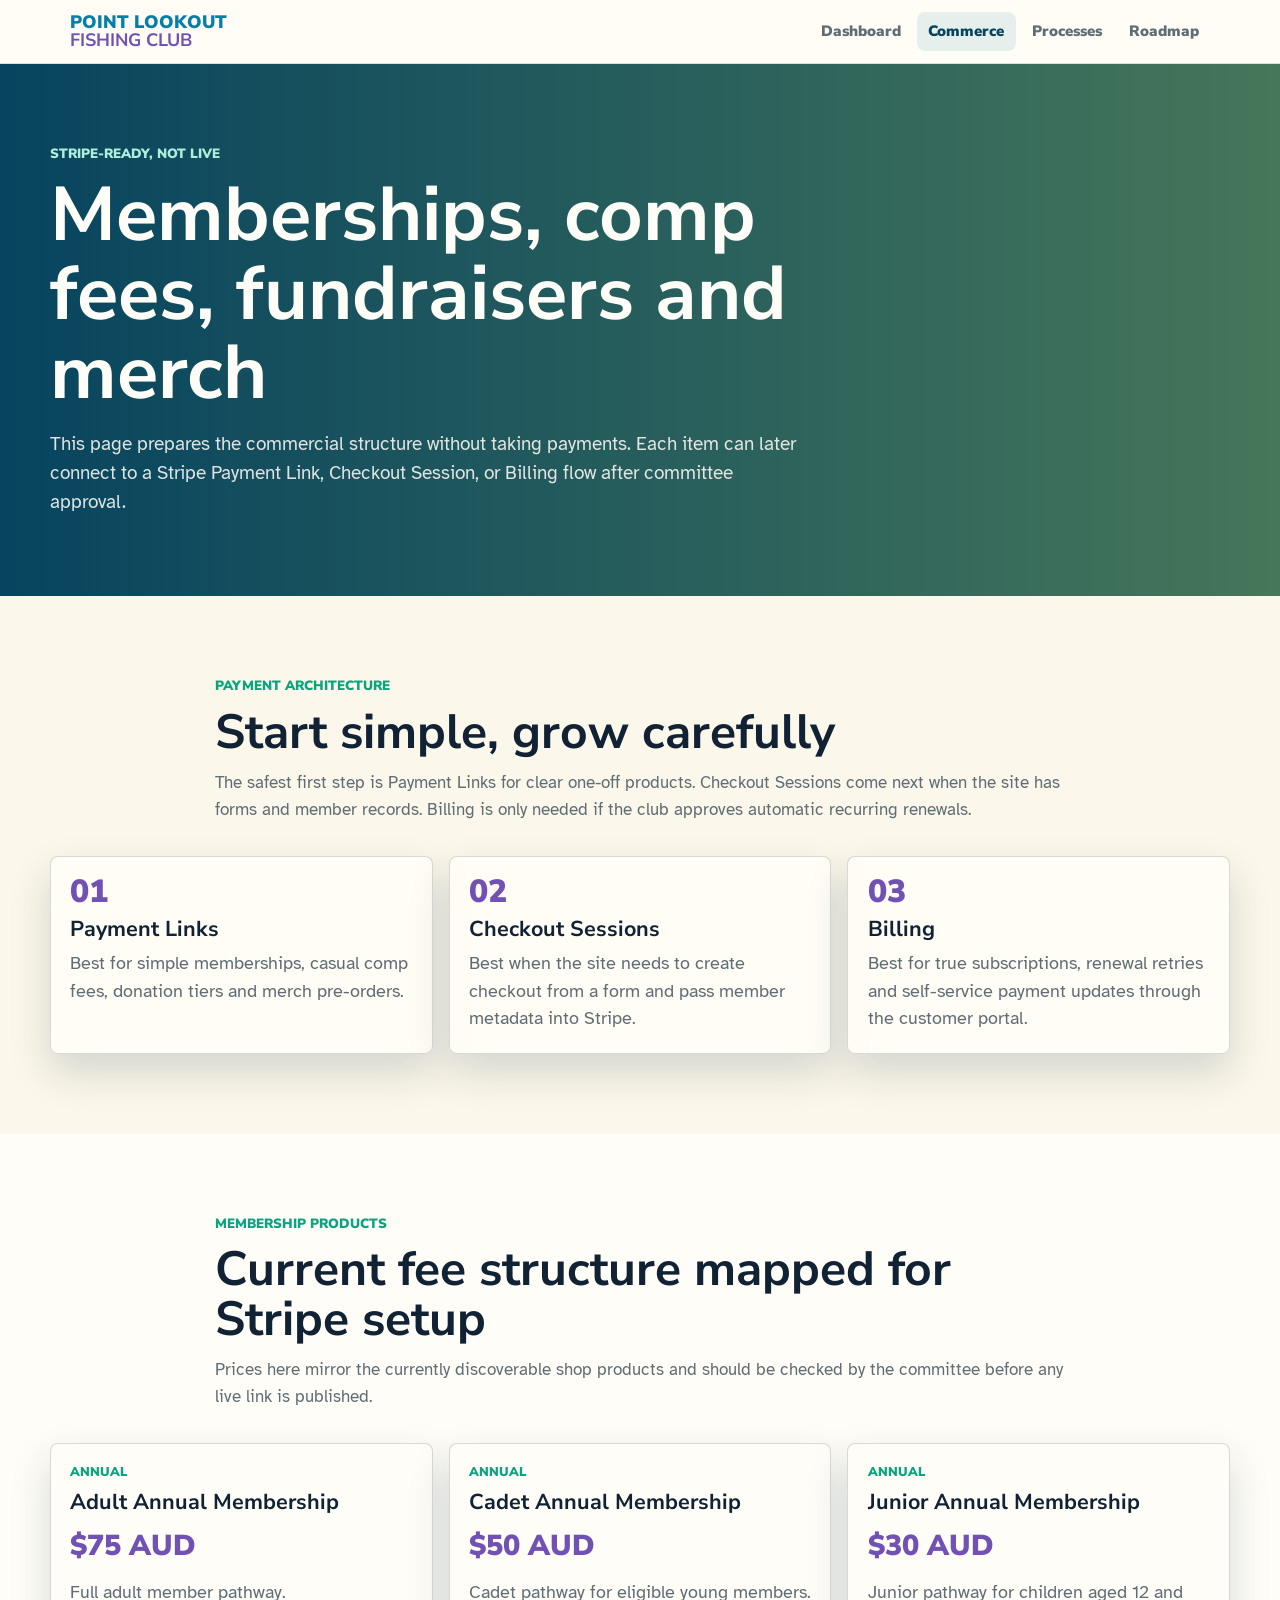
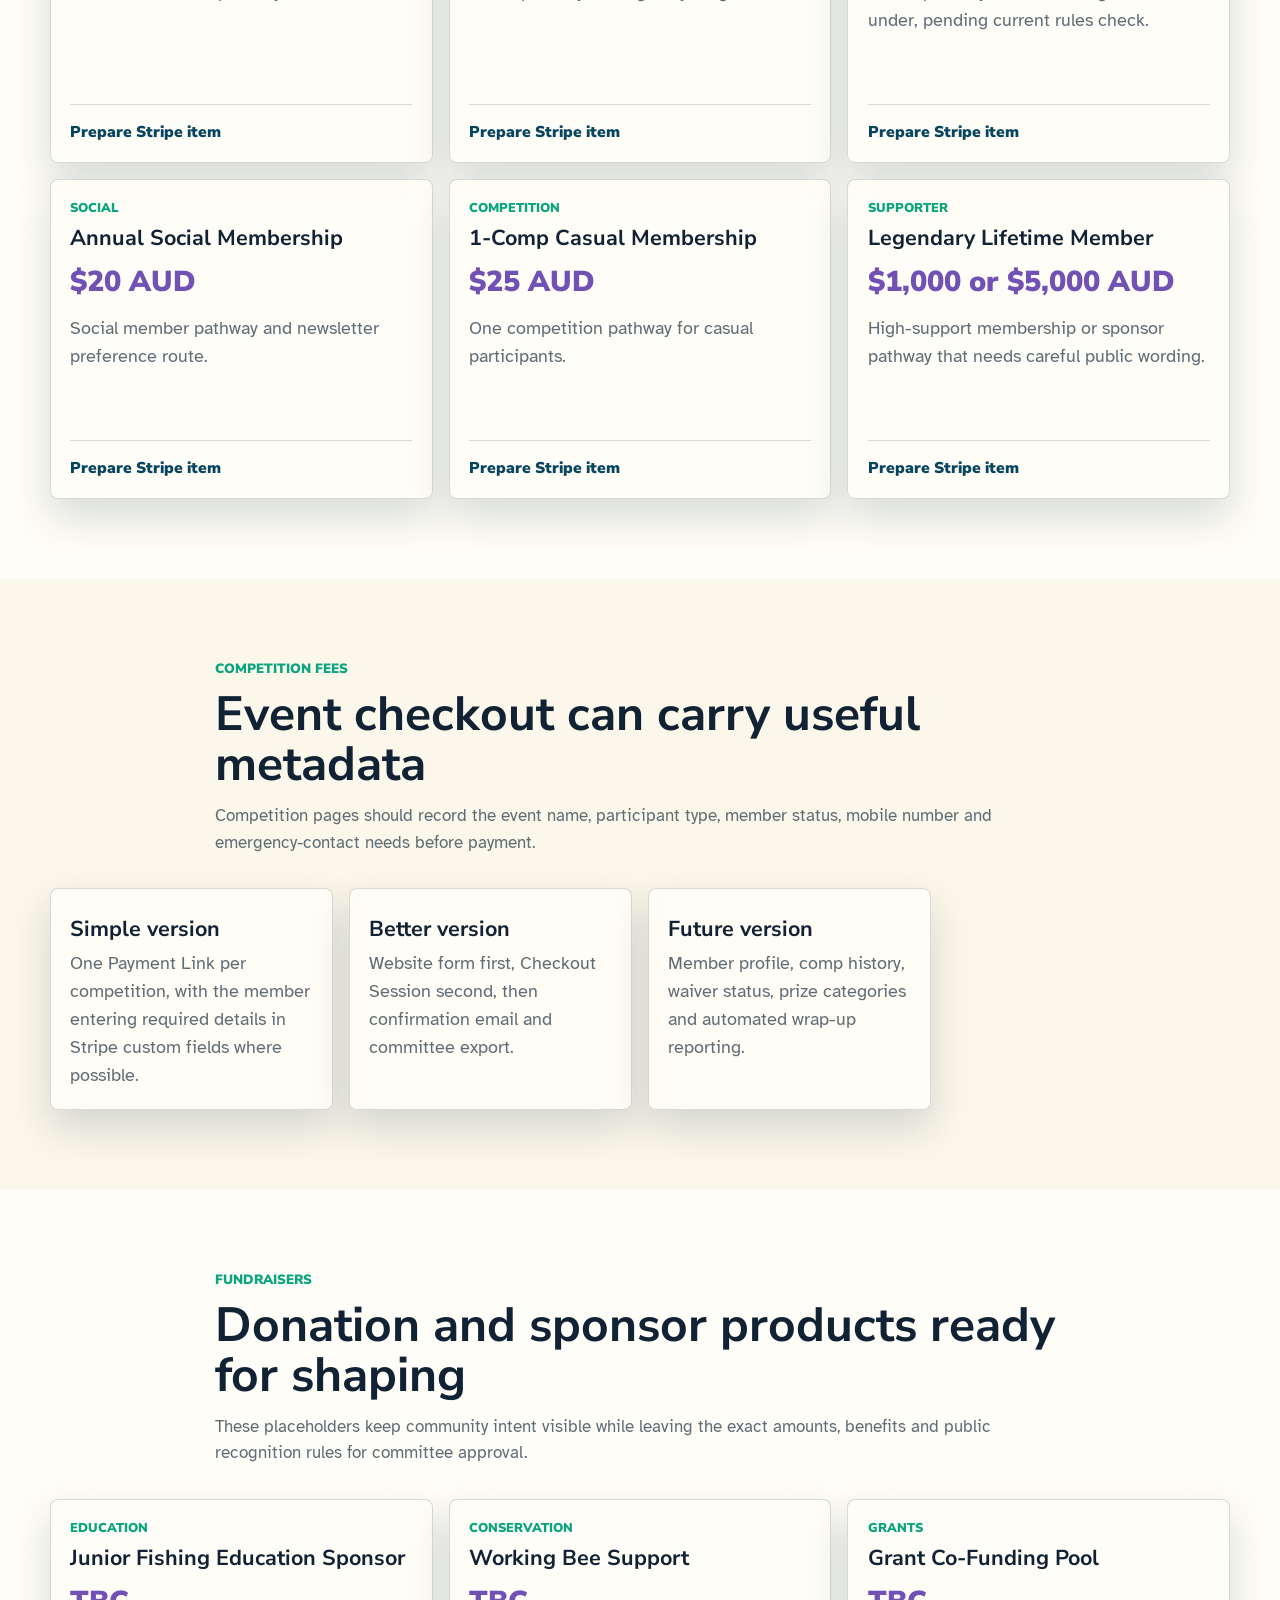
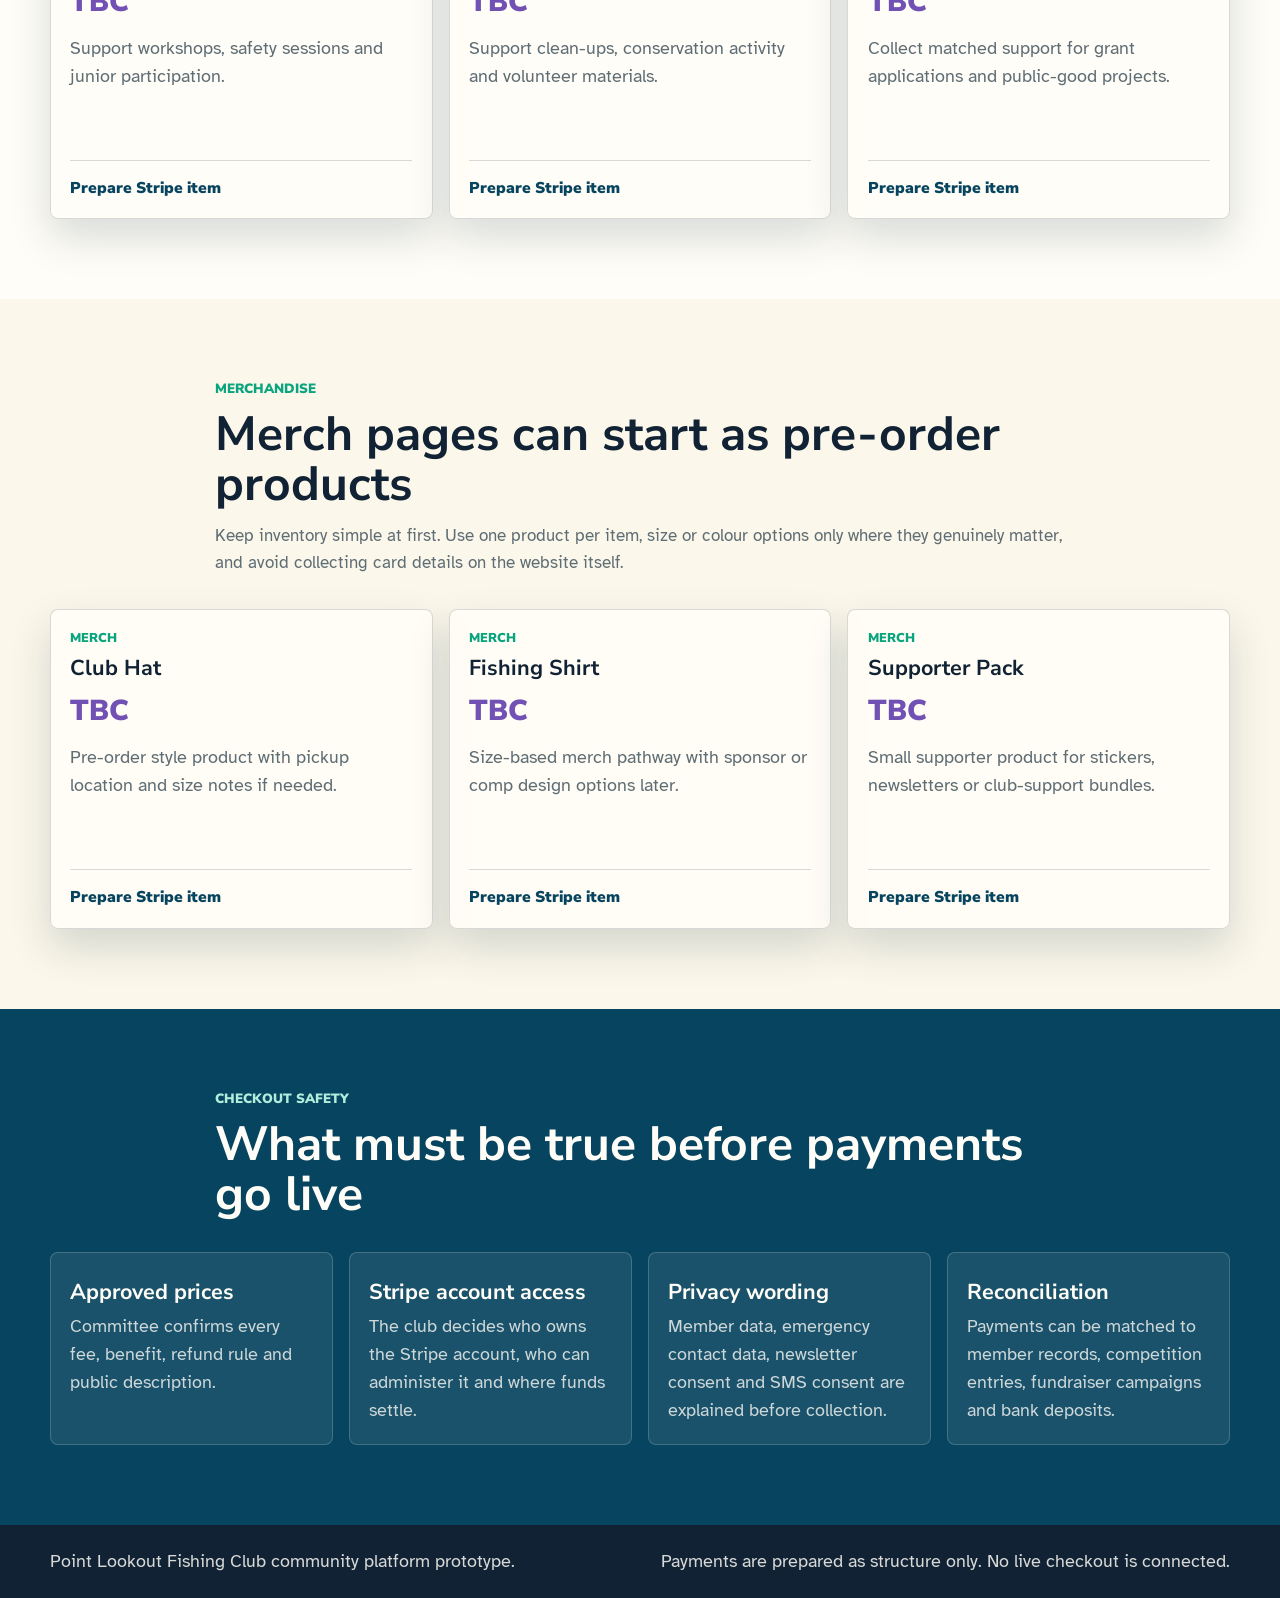
==== commerce.html @ b1368528 "Initial PLFC community platform prototype" ====
<!doctype html>
<html lang="en-AU">
  <head>
    <meta charset="utf-8">
    <meta name="viewport" content="width=device-width, initial-scale=1">
    <meta name="description" content="Stripe-ready commerce scaffold for Point Lookout Fishing Club memberships, competition fees, fundraisers and merchandise.">
    <title>Commerce | Point Lookout Fishing Club</title>
    <link rel="preconnect" href="https://fonts.googleapis.com">
    <link rel="preconnect" href="https://fonts.gstatic.com" crossorigin>
    <link href="https://fonts.googleapis.com/css2?family=Atkinson+Hyperlegible:wght@400;700&family=Nunito+Sans:wght@700;800;900&display=swap" rel="stylesheet">
    <link rel="stylesheet" href="styles.css">
  </head>
  <body>
    <a class="skip-link" href="#main">Skip to content</a>

    <header class="site-header">
      <nav class="nav" aria-label="Main navigation">
        <a class="brand-mark" href="index.html" aria-label="Point Lookout Fishing Club home">
          <span>Point Lookout</span>
          <strong>Fishing Club</strong>
        </a>
        <button class="nav-toggle" type="button" aria-expanded="false" aria-controls="nav-links">
          Menu
        </button>
        <div class="nav-links" id="nav-links">
          <a href="index.html">Dashboard</a>
          <a aria-current="page" href="commerce.html">Commerce</a>
          <a href="processes.html">Processes</a>
          <a href="roadmap.html">Roadmap</a>
        </div>
      </nav>
    </header>

    <main id="main">
      <section class="page-hero commerce-hero" aria-labelledby="commerce-title">
        <div>
          <p class="eyebrow">Stripe-ready, not live</p>
          <h1 id="commerce-title">Memberships, comp fees, fundraisers and merch</h1>
          <p>
            This page prepares the commercial structure without taking payments. Each item can later connect to a Stripe Payment Link, Checkout Session, or Billing flow after committee approval.
          </p>
        </div>
      </section>

      <section class="section commerce-method" aria-labelledby="method-title">
        <div class="section-heading">
          <p class="eyebrow">Payment architecture</p>
          <h2 id="method-title">Start simple, grow carefully</h2>
          <p>
            The safest first step is Payment Links for clear one-off products. Checkout Sessions come next when the site has forms and member records. Billing is only needed if the club approves automatic recurring renewals.
          </p>
        </div>
        <div class="method-grid">
          <article>
            <span>01</span>
            <h3>Payment Links</h3>
            <p>Best for simple memberships, casual comp fees, donation tiers and merch pre-orders.</p>
          </article>
          <article>
            <span>02</span>
            <h3>Checkout Sessions</h3>
            <p>Best when the site needs to create checkout from a form and pass member metadata into Stripe.</p>
          </article>
          <article>
            <span>03</span>
            <h3>Billing</h3>
            <p>Best for true subscriptions, renewal retries and self-service payment updates through the customer portal.</p>
          </article>
        </div>
      </section>

      <section class="section pale" id="memberships" aria-labelledby="memberships-title">
        <div class="section-heading">
          <p class="eyebrow">Membership products</p>
          <h2 id="memberships-title">Current fee structure mapped for Stripe setup</h2>
          <p>
            Prices here mirror the currently discoverable shop products and should be checked by the committee before any live link is published.
          </p>
        </div>
        <div class="catalogue-grid">
          <article class="price-item">
            <p class="category">Annual</p>
            <h3>Adult Annual Membership</h3>
            <p class="price">$75 AUD</p>
            <p>Full adult member pathway.</p>
            <button class="text-button" type="button" data-commerce-open data-product="Adult Annual Membership" data-price="$75 AUD" data-mode="Payment Link now, Checkout Session later" data-note="Create a Stripe Product and one AUD Price. Add member type metadata: adult_annual.">Prepare Stripe item</button>
          </article>
          <article class="price-item">
            <p class="category">Annual</p>
            <h3>Cadet Annual Membership</h3>
            <p class="price">$50 AUD</p>
            <p>Cadet pathway for eligible young members.</p>
            <button class="text-button" type="button" data-commerce-open data-product="Cadet Annual Membership" data-price="$50 AUD" data-mode="Payment Link now, Checkout Session later" data-note="Create a Stripe Product and one AUD Price. Add member type metadata: cadet_annual.">Prepare Stripe item</button>
          </article>
          <article class="price-item">
            <p class="category">Annual</p>
            <h3>Junior Annual Membership</h3>
            <p class="price">$30 AUD</p>
            <p>Junior pathway for children aged 12 and under, pending current rules check.</p>
            <button class="text-button" type="button" data-commerce-open data-product="Junior Annual Membership" data-price="$30 AUD" data-mode="Payment Link now, Checkout Session later" data-note="Create a Stripe Product and one AUD Price. Add member type metadata: junior_annual.">Prepare Stripe item</button>
          </article>
          <article class="price-item">
            <p class="category">Social</p>
            <h3>Annual Social Membership</h3>
            <p class="price">$20 AUD</p>
            <p>Social member pathway and newsletter preference route.</p>
            <button class="text-button" type="button" data-commerce-open data-product="Annual Social Membership" data-price="$20 AUD" data-mode="Payment Link" data-note="Good first Payment Link item. Add member type metadata: social_annual.">Prepare Stripe item</button>
          </article>
          <article class="price-item">
            <p class="category">Competition</p>
            <h3>1-Comp Casual Membership</h3>
            <p class="price">$25 AUD</p>
            <p>One competition pathway for casual participants.</p>
            <button class="text-button" type="button" data-commerce-open data-product="1-Comp Casual Membership" data-price="$25 AUD" data-mode="Payment Link" data-note="Keep this low-friction. Metadata: casual_comp, comp_id when available.">Prepare Stripe item</button>
          </article>
          <article class="price-item">
            <p class="category">Supporter</p>
            <h3>Legendary Lifetime Member</h3>
            <p class="price">$1,000 or $5,000 AUD</p>
            <p>High-support membership or sponsor pathway that needs careful public wording.</p>
            <button class="text-button" type="button" data-commerce-open data-product="Legendary Lifetime Member" data-price="$1,000 or $5,000 AUD" data-mode="Payment Link with committee-approved copy" data-note="Use two separate Stripe Prices. Confirm benefits, tax treatment and public recognition wording before launch.">Prepare Stripe item</button>
          </article>
        </div>
      </section>

      <section class="section" id="competitions" aria-labelledby="competitions-title">
        <div class="section-heading">
          <p class="eyebrow">Competition fees</p>
          <h2 id="competitions-title">Event checkout can carry useful metadata</h2>
          <p>
            Competition pages should record the event name, participant type, member status, mobile number and emergency-contact needs before payment.
          </p>
        </div>
        <div class="flow-columns">
          <article>
            <h3>Simple version</h3>
            <p>One Payment Link per competition, with the member entering required details in Stripe custom fields where possible.</p>
          </article>
          <article>
            <h3>Better version</h3>
            <p>Website form first, Checkout Session second, then confirmation email and committee export.</p>
          </article>
          <article>
            <h3>Future version</h3>
            <p>Member profile, comp history, waiver status, prize categories and automated wrap-up reporting.</p>
          </article>
        </div>
      </section>

      <section class="section pale" id="fundraisers" aria-labelledby="fundraisers-title">
        <div class="section-heading">
          <p class="eyebrow">Fundraisers</p>
          <h2 id="fundraisers-title">Donation and sponsor products ready for shaping</h2>
          <p>
            These placeholders keep community intent visible while leaving the exact amounts, benefits and public recognition rules for committee approval.
          </p>
        </div>
        <div class="catalogue-grid">
          <article class="price-item">
            <p class="category">Education</p>
            <h3>Junior Fishing Education Sponsor</h3>
            <p class="price">TBC</p>
            <p>Support workshops, safety sessions and junior participation.</p>
            <button class="text-button" type="button" data-commerce-open data-product="Junior Fishing Education Sponsor" data-price="Amount TBC" data-mode="Payment Link tiers" data-note="Consider $50, $100 and $250 tiers once the committee approves the campaign.">Prepare Stripe item</button>
          </article>
          <article class="price-item">
            <p class="category">Conservation</p>
            <h3>Working Bee Support</h3>
            <p class="price">TBC</p>
            <p>Support clean-ups, conservation activity and volunteer materials.</p>
            <button class="text-button" type="button" data-commerce-open data-product="Working Bee Support" data-price="Amount TBC" data-mode="Payment Link or donation checkout" data-note="Use campaign metadata so funds can be reported clearly.">Prepare Stripe item</button>
          </article>
          <article class="price-item">
            <p class="category">Grants</p>
            <h3>Grant Co-Funding Pool</h3>
            <p class="price">TBC</p>
            <p>Collect matched support for grant applications and public-good projects.</p>
            <button class="text-button" type="button" data-commerce-open data-product="Grant Co-Funding Pool" data-price="Amount TBC" data-mode="Donation checkout with reporting metadata" data-note="Needs careful accounting and transparent public reporting before launch.">Prepare Stripe item</button>
          </article>
        </div>
      </section>

      <section class="section" id="merch" aria-labelledby="merch-title">
        <div class="section-heading">
          <p class="eyebrow">Merchandise</p>
          <h2 id="merch-title">Merch pages can start as pre-order products</h2>
          <p>
            Keep inventory simple at first. Use one product per item, size or colour options only where they genuinely matter, and avoid collecting card details on the website itself.
          </p>
        </div>
        <div class="catalogue-grid">
          <article class="price-item">
            <p class="category">Merch</p>
            <h3>Club Hat</h3>
            <p class="price">TBC</p>
            <p>Pre-order style product with pickup location and size notes if needed.</p>
            <button class="text-button" type="button" data-commerce-open data-product="Club Hat" data-price="Amount TBC" data-mode="Payment Link with shipping or pickup setting" data-note="Confirm inventory, fulfilment and pickup wording before publishing.">Prepare Stripe item</button>
          </article>
          <article class="price-item">
            <p class="category">Merch</p>
            <h3>Fishing Shirt</h3>
            <p class="price">TBC</p>
            <p>Size-based merch pathway with sponsor or comp design options later.</p>
            <button class="text-button" type="button" data-commerce-open data-product="Fishing Shirt" data-price="Amount TBC" data-mode="Checkout Session when size options matter" data-note="Use Checkout Sessions if sizes and custom fields become awkward in a Payment Link.">Prepare Stripe item</button>
          </article>
          <article class="price-item">
            <p class="category">Merch</p>
            <h3>Supporter Pack</h3>
            <p class="price">TBC</p>
            <p>Small supporter product for stickers, newsletters or club-support bundles.</p>
            <button class="text-button" type="button" data-commerce-open data-product="Supporter Pack" data-price="Amount TBC" data-mode="Payment Link" data-note="A simple first merch item if fulfilment is easy.">Prepare Stripe item</button>
          </article>
        </div>
      </section>

      <section class="section evidence-band" aria-labelledby="checkout-title">
        <div class="section-heading">
          <p class="eyebrow">Checkout safety</p>
          <h2 id="checkout-title">What must be true before payments go live</h2>
        </div>
        <div class="evidence-grid">
          <article>
            <h3>Approved prices</h3>
            <p>Committee confirms every fee, benefit, refund rule and public description.</p>
          </article>
          <article>
            <h3>Stripe account access</h3>
            <p>The club decides who owns the Stripe account, who can administer it and where funds settle.</p>
          </article>
          <article>
            <h3>Privacy wording</h3>
            <p>Member data, emergency contact data, newsletter consent and SMS consent are explained before collection.</p>
          </article>
          <article>
            <h3>Reconciliation</h3>
            <p>Payments can be matched to member records, competition entries, fundraiser campaigns and bank deposits.</p>
          </article>
        </div>
      </section>
    </main>

    <dialog class="commerce-dialog" id="commerce-dialog" aria-labelledby="commerce-dialog-title">
      <form method="dialog" class="dialog-panel">
        <button class="dialog-close" value="close" aria-label="Close commerce setup note">x</button>
        <p class="eyebrow">Stripe setup note</p>
        <h2 id="commerce-dialog-title">Product</h2>
        <p class="dialog-price" id="commerce-dialog-price"></p>
        <p id="commerce-dialog-mode"></p>
        <p id="commerce-dialog-note"></p>
        <div class="inline-actions">
          <a class="button primary" href="data/stripe-products.json">Open product data</a>
          <button class="button secondary" type="button" data-copy-commerce>Copy setup note</button>
        </div>
      </form>
    </dialog>

    <footer class="site-footer">
      <p>Point Lookout Fishing Club community platform prototype.</p>
      <p>Payments are prepared as structure only. No live checkout is connected.</p>
    </footer>

    <button class="to-top" type="button" data-to-top aria-label="Back to top">Top</button>
    <script src="script.js"></script>
  </body>
</html>
---- styles.css ----
:root {
  --ink: #102234;
  --deep-ocean: #07445f;
  --ocean: #047fa8;
  --sky: #8fd8ee;
  --reef: #0aa47f;
  --emerald: #08b98b;
  --floral: #507f59;
  --purple: #7251b5;
  --gold: #d69b1f;
  --sand: #fbf7ea;
  --shell: #fffdf7;
  --titanium: #5f6d75;
  --line: rgba(16, 34, 52, 0.16);
  --shadow: 0 18px 42px rgba(9, 46, 65, 0.16);
  --heading: "Nunito Sans", "Avenir Next", Arial, sans-serif;
  --body: "Atkinson Hyperlegible", "Source Sans 3", Arial, sans-serif;
  --max-width: 1180px;
}

* {
  box-sizing: border-box;
}

html {
  scroll-behavior: smooth;
}

body {
  margin: 0;
  background: var(--sand);
  color: var(--ink);
  font-family: var(--body);
  font-size: 18px;
  line-height: 1.55;
}

body::selection {
  background: var(--gold);
  color: var(--ink);
}

img {
  display: block;
  height: auto;
  max-width: 100%;
}

a {
  color: inherit;
}

[hidden] {
  display: none !important;
}

.skip-link {
  background: var(--gold);
  color: var(--ink);
  font-weight: 700;
  left: 1rem;
  padding: 0.7rem 0.9rem;
  position: absolute;
  top: -4rem;
  z-index: 30;
}

.skip-link:focus {
  top: 1rem;
}

.site-header {
  background: rgba(255, 253, 247, 0.94);
  border-bottom: 1px solid rgba(16, 34, 52, 0.14);
  position: sticky;
  top: 0;
  z-index: 20;
}

.nav {
  align-items: center;
  display: flex;
  gap: 1.2rem;
  justify-content: space-between;
  margin: 0 auto;
  max-width: var(--max-width);
  padding: 0.75rem 1.25rem;
}

.brand-mark {
  color: var(--ink);
  display: grid;
  font-family: var(--heading);
  font-weight: 900;
  line-height: 0.96;
  text-decoration: none;
  text-transform: uppercase;
}

.brand-mark span {
  color: var(--ocean);
}

.brand-mark strong {
  color: var(--purple);
}

.nav-links {
  align-items: center;
  display: flex;
  flex-wrap: wrap;
  gap: 0.3rem;
}

.nav-links a {
  border-radius: 8px;
  color: var(--titanium);
  font-family: var(--heading);
  font-size: 0.94rem;
  font-weight: 900;
  padding: 0.5rem 0.7rem;
  text-decoration: none;
}

.nav-links a:hover,
.nav-links a:focus,
.nav-links a[aria-current="page"] {
  background: rgba(4, 127, 168, 0.1);
  color: var(--deep-ocean);
}

.nav-toggle {
  background: var(--shell);
  border: 1px solid var(--line);
  border-radius: 8px;
  color: var(--ink);
  display: none;
  font-family: var(--heading);
  font-weight: 900;
  padding: 0.55rem 0.8rem;
}

.hero {
  align-items: center;
  display: grid;
  min-height: 82svh;
  overflow: hidden;
  position: relative;
}

.hero-image,
.hero-shade {
  height: 100%;
  inset: 0;
  position: absolute;
  width: 100%;
}

.hero-image {
  object-fit: cover;
}

.hero-shade {
  background:
    linear-gradient(90deg, rgba(4, 68, 95, 0.82), rgba(4, 68, 95, 0.45) 48%, rgba(251, 247, 234, 0.12)),
    linear-gradient(0deg, rgba(16, 34, 52, 0.32), rgba(16, 34, 52, 0.12));
}

.hero-copy {
  color: var(--shell);
  margin: 0 auto;
  max-width: var(--max-width);
  padding: 5rem 1.25rem 6rem;
  position: relative;
  width: 100%;
  z-index: 1;
}

.hero-copy > * {
  max-width: 700px;
}

.eyebrow {
  color: var(--reef);
  font-family: var(--heading);
  font-size: 0.84rem;
  font-weight: 900;
  letter-spacing: 0;
  margin: 0 0 0.65rem;
  text-transform: uppercase;
}

.hero .eyebrow,
.page-hero .eyebrow {
  color: #afeedc;
}

h1,
h2,
h3 {
  font-family: var(--heading);
  letter-spacing: 0;
  line-height: 1.04;
  margin: 0;
}

h1 {
  font-size: 4.75rem;
}

h2 {
  font-size: 3rem;
}

h3 {
  font-size: 1.35rem;
}

p {
  margin: 0;
}

.hero-lede {
  color: rgba(255, 253, 247, 0.92);
  font-size: 1.32rem;
  margin-top: 1.1rem;
}

.hero-actions,
.inline-actions {
  align-items: center;
  display: flex;
  flex-wrap: wrap;
  gap: 0.8rem;
  margin-top: 1.6rem;
}

.button {
  align-items: center;
  border: 1px solid transparent;
  border-radius: 8px;
  cursor: pointer;
  display: inline-flex;
  font-family: var(--heading);
  font-size: 0.98rem;
  font-weight: 900;
  justify-content: center;
  min-height: 48px;
  min-width: 10rem;
  padding: 0.75rem 1rem;
  text-decoration: none;
}

.button.primary {
  background: var(--gold);
  color: var(--ink);
}

.button.secondary {
  background: rgba(255, 253, 247, 0.92);
  border-color: rgba(255, 253, 247, 0.55);
  color: var(--deep-ocean);
}

.button:hover,
.button:focus,
.text-button:hover,
.text-button:focus {
  transform: translateY(-1px);
}

.intro-band {
  background: var(--deep-ocean);
  color: var(--shell);
}

.intro-band div {
  align-items: center;
  display: flex;
  flex-wrap: wrap;
  gap: 0.5rem;
  margin: 0 auto;
  max-width: var(--max-width);
  padding: 1rem 1.25rem;
}

.intro-band strong {
  color: var(--sky);
}

.section {
  padding: 5rem 1.25rem;
}

.section > * {
  margin-left: auto;
  margin-right: auto;
  max-width: var(--max-width);
}

.section-heading {
  margin-bottom: 2rem;
  max-width: 850px;
}

.section-heading p:not(.eyebrow) {
  color: var(--titanium);
  font-size: 1.08rem;
  margin-top: 0.8rem;
}

.pale {
  background: var(--shell);
}

.dashboard-section {
  background:
    linear-gradient(180deg, rgba(143, 216, 238, 0.22), rgba(251, 247, 234, 0)),
    var(--sand);
}

.metric-strip {
  display: grid;
  gap: 1rem;
  grid-template-columns: repeat(4, minmax(0, 1fr));
  margin-bottom: 2rem;
}

.metric-strip article,
.method-grid article,
.flow-columns article,
.meeting-lanes article,
.automation-grid article,
.evidence-grid article,
.pillar-grid article,
.journey-steps article,
.price-item {
  background: rgba(255, 253, 247, 0.9);
  border: 1px solid var(--line);
  border-radius: 8px;
  box-shadow: var(--shadow);
}

.metric-strip article {
  padding: 1.15rem;
}

.metric-strip span,
.flow-columns span,
.method-grid span,
.pillar-grid span,
.journey-steps span {
  color: var(--purple);
  display: block;
  font-family: var(--heading);
  font-size: 2rem;
  font-weight: 900;
  line-height: 1;
}

.metric-strip p {
  color: var(--titanium);
  margin-top: 0.45rem;
}

.view-tabs {
  background: rgba(255, 253, 247, 0.72);
  border: 1px solid var(--line);
  border-radius: 8px;
  display: flex;
  flex-wrap: wrap;
  gap: 0.35rem;
  margin-bottom: 1rem;
  padding: 0.35rem;
}

.view-tabs button {
  background: transparent;
  border: 0;
  border-radius: 7px;
  color: var(--titanium);
  cursor: pointer;
  flex: 1 1 10rem;
  font-family: var(--heading);
  font-size: 0.98rem;
  font-weight: 900;
  min-height: 46px;
  padding: 0.7rem 0.9rem;
}

.view-tabs button.is-active,
.view-tabs button[aria-selected="true"] {
  background: var(--deep-ocean);
  color: var(--shell);
}

.prototype-panel {
  align-items: start;
  background: var(--shell);
  border: 1px solid var(--line);
  border-radius: 8px;
  box-shadow: var(--shadow);
  display: grid;
  gap: 1.5rem;
  grid-template-columns: minmax(0, 0.95fr) minmax(280px, 0.75fr);
  padding: 1.5rem;
}

.prototype-panel h3 {
  font-size: 2rem;
}

.prototype-panel p:not(.eyebrow) {
  color: var(--titanium);
  margin-top: 0.75rem;
}

.signal-list,
.check-list,
.meeting-lanes ul {
  display: grid;
  gap: 0.65rem;
  list-style: none;
  margin: 0;
  padding: 0;
}

.signal-list li,
.check-list li,
.meeting-lanes li {
  border-left: 4px solid var(--emerald);
  padding-left: 0.75rem;
}

.split-section {
  align-items: center;
  display: grid;
  gap: 2rem;
  grid-template-columns: minmax(0, 0.9fr) minmax(320px, 1.1fr);
}

.split-copy {
  max-width: 620px;
}

.split-copy p:not(.eyebrow) {
  color: var(--titanium);
  margin-top: 0.9rem;
}

.journey-steps,
.price-grid,
.catalogue-grid,
.method-grid,
.flow-columns,
.meeting-lanes,
.automation-grid,
.evidence-grid,
.pillar-grid {
  display: grid;
  gap: 1rem;
}

.journey-steps {
  grid-template-columns: repeat(2, minmax(0, 1fr));
}

.journey-steps article,
.method-grid article,
.flow-columns article,
.meeting-lanes article,
.automation-grid article,
.evidence-grid article,
.pillar-grid article {
  padding: 1.2rem;
}

.journey-steps h3,
.method-grid h3,
.flow-columns h3,
.meeting-lanes h3,
.automation-grid h3,
.evidence-grid h3,
.pillar-grid h3 {
  margin-top: 0.6rem;
}

.journey-steps p,
.method-grid p,
.flow-columns p,
.meeting-lanes p,
.automation-grid p,
.evidence-grid p,
.pillar-grid p {
  color: var(--titanium);
  margin-top: 0.6rem;
}

.commerce-preview {
  background: linear-gradient(180deg, rgba(10, 164, 127, 0.12), rgba(143, 216, 238, 0.15));
}

.price-grid {
  grid-template-columns: repeat(3, minmax(0, 1fr));
}

.catalogue-grid {
  grid-template-columns: repeat(3, minmax(0, 1fr));
}

.price-item {
  display: flex;
  flex-direction: column;
  min-height: 320px;
  padding: 1.2rem;
}

.category {
  color: var(--reef);
  font-family: var(--heading);
  font-size: 0.8rem;
  font-weight: 900;
  margin: 0 0 0.5rem;
  text-transform: uppercase;
}

.price {
  color: var(--purple);
  font-family: var(--heading);
  font-size: 1.8rem;
  font-weight: 900;
  margin: 0.65rem 0;
}

.price-item p:not(.category):not(.price) {
  color: var(--titanium);
}

.text-button {
  background: transparent;
  border: 0;
  border-top: 1px solid var(--line);
  color: var(--deep-ocean);
  cursor: pointer;
  font-family: var(--heading);
  font-size: 0.98rem;
  font-weight: 900;
  margin-top: auto;
  padding: 1rem 0 0;
  text-align: left;
}

.image-panel {
  border-radius: 8px;
  margin: 0;
  overflow: hidden;
}

.image-panel img {
  aspect-ratio: 4 / 5;
  height: 100%;
  object-fit: cover;
  width: 100%;
}

.evidence-band {
  background: var(--deep-ocean);
  color: var(--shell);
}

.evidence-band .eyebrow {
  color: #afeedc;
}

.evidence-band .section-heading p:not(.eyebrow),
.evidence-band .evidence-grid p {
  color: rgba(255, 253, 247, 0.78);
}

.evidence-grid {
  grid-template-columns: repeat(4, minmax(0, 1fr));
}

.evidence-grid article {
  background: rgba(255, 253, 247, 0.08);
  border-color: rgba(255, 253, 247, 0.18);
  box-shadow: none;
}

.contact-section {
  align-items: center;
  background: var(--gold);
  display: grid;
  gap: 2rem;
  grid-template-columns: minmax(0, 1fr) auto;
  padding: 4rem max(1.25rem, calc((100vw - var(--max-width)) / 2));
}

.contact-section .eyebrow {
  color: var(--deep-ocean);
}

.contact-section p:not(.eyebrow) {
  max-width: 760px;
}

.contact-actions {
  align-items: center;
  display: flex;
  flex-wrap: wrap;
  gap: 0.8rem;
  justify-content: flex-end;
}

.contact-section .button.primary {
  background: var(--deep-ocean);
  color: var(--shell);
}

.contact-section .button.secondary {
  background: var(--shell);
  color: var(--deep-ocean);
}

.page-hero {
  background: var(--deep-ocean);
  color: var(--shell);
  padding: 5rem 1.25rem;
}

.page-hero > div {
  margin: 0 auto;
  max-width: var(--max-width);
}

.page-hero h1 {
  max-width: 860px;
}

.page-hero p:not(.eyebrow) {
  color: rgba(255, 253, 247, 0.86);
  font-size: 1.18rem;
  margin-top: 1rem;
  max-width: 760px;
}

.commerce-hero {
  background:
    linear-gradient(90deg, rgba(7, 68, 95, 0.94), rgba(80, 127, 89, 0.86)),
    var(--deep-ocean);
}

.process-hero {
  background:
    linear-gradient(90deg, rgba(7, 68, 95, 0.95), rgba(114, 81, 181, 0.78)),
    var(--deep-ocean);
}

.roadmap-hero {
  background:
    linear-gradient(90deg, rgba(7, 68, 95, 0.94), rgba(214, 155, 31, 0.65)),
    var(--deep-ocean);
}

.commerce-method {
  background: var(--sand);
}

.method-grid {
  grid-template-columns: repeat(3, minmax(0, 1fr));
}

.flow-columns {
  grid-template-columns: repeat(4, minmax(0, 1fr));
}

.wide-evidence {
  background: var(--shell);
  border: 1px solid var(--line);
  border-radius: 8px;
  box-shadow: var(--shadow);
  margin-top: 2rem;
  overflow: hidden;
}

.wide-evidence img {
  width: 100%;
}

.wide-evidence figcaption {
  color: var(--titanium);
  font-size: 0.92rem;
  padding: 0.85rem 1rem 1rem;
}

.meeting-lanes {
  grid-template-columns: repeat(3, minmax(0, 1fr));
}

.automation-grid {
  grid-template-columns: repeat(3, minmax(0, 1fr));
}

.pillar-grid {
  grid-template-columns: repeat(4, minmax(0, 1fr));
}

.action-list {
  display: grid;
  gap: 0.85rem;
  list-style-position: inside;
  margin-bottom: 0;
  margin-top: 0;
  padding: 0;
}

.action-list li {
  background: var(--shell);
  border: 1px solid var(--line);
  border-radius: 8px;
  box-shadow: var(--shadow);
  padding: 1rem;
}

.action-list strong {
  color: var(--deep-ocean);
  font-family: var(--heading);
}

.commerce-dialog {
  border: 0;
  border-radius: 8px;
  max-width: 620px;
  padding: 0;
  width: min(620px, calc(100vw - 2rem));
}

.commerce-dialog::backdrop {
  background: rgba(16, 34, 52, 0.58);
}

.dialog-panel {
  background: var(--shell);
  color: var(--ink);
  padding: 1.4rem;
  position: relative;
}

.dialog-panel p:not(.eyebrow) {
  color: var(--titanium);
  margin-top: 0.75rem;
}

.dialog-price {
  color: var(--purple) !important;
  font-family: var(--heading);
  font-size: 1.45rem;
  font-weight: 900;
}

.dialog-close {
  background: var(--sand);
  border: 1px solid var(--line);
  border-radius: 8px;
  color: var(--ink);
  cursor: pointer;
  font-family: var(--heading);
  font-weight: 900;
  height: 40px;
  position: absolute;
  right: 1rem;
  top: 1rem;
  width: 40px;
}

.site-footer {
  background: var(--ink);
  color: rgba(255, 253, 247, 0.84);
  display: flex;
  flex-wrap: wrap;
  gap: 0.8rem 1.5rem;
  justify-content: space-between;
  padding: 1.4rem max(1.25rem, calc((100vw - var(--max-width)) / 2));
}

.site-footer p {
  margin: 0;
}

.to-top {
  background: var(--deep-ocean);
  border: 1px solid rgba(255, 253, 247, 0.28);
  border-radius: 8px;
  bottom: 1rem;
  color: var(--shell);
  cursor: pointer;
  font-family: var(--heading);
  font-weight: 900;
  opacity: 0;
  padding: 0.65rem 0.85rem;
  pointer-events: none;
  position: fixed;
  right: 1rem;
  transition: opacity 160ms ease;
  z-index: 15;
}

.to-top.is-visible {
  opacity: 1;
  pointer-events: auto;
}

@media (max-width: 980px) {
  h1 {
    font-size: 3.5rem;
  }

  h2 {
    font-size: 2.35rem;
  }

  .metric-strip,
  .price-grid,
  .catalogue-grid,
  .method-grid,
  .flow-columns,
  .meeting-lanes,
  .automation-grid,
  .evidence-grid,
  .pillar-grid {
    grid-template-columns: repeat(2, minmax(0, 1fr));
  }

  .split-section,
  .prototype-panel,
  .contact-section {
    grid-template-columns: 1fr;
  }

  .contact-actions {
    justify-content: flex-start;
  }
}

@media (max-width: 720px) {
  body {
    font-size: 16px;
  }

  h1 {
    font-size: 2.5rem;
  }

  h2 {
    font-size: 2rem;
  }

  .nav {
    align-items: start;
  }

  .nav-toggle {
    display: inline-flex;
  }

  .nav-links {
    background: var(--shell);
    border: 1px solid var(--line);
    border-radius: 8px;
    box-shadow: var(--shadow);
    display: none;
    flex-direction: column;
    left: 1rem;
    padding: 0.6rem;
    position: absolute;
    right: 1rem;
    top: 4.4rem;
  }

  .nav-links.is-open {
    display: flex;
  }

  .nav-links a {
    width: 100%;
  }

  .hero {
    min-height: 74svh;
  }

  .hero-copy {
    padding-bottom: 4.5rem;
    padding-top: 4rem;
  }

  .hero-lede,
  .page-hero p:not(.eyebrow) {
    font-size: 1.04rem;
  }

  .section,
  .page-hero {
    padding-bottom: 3.25rem;
    padding-top: 3.25rem;
  }

  .metric-strip,
  .price-grid,
  .catalogue-grid,
  .method-grid,
  .flow-columns,
  .meeting-lanes,
  .automation-grid,
  .evidence-grid,
  .pillar-grid,
  .journey-steps {
    grid-template-columns: 1fr;
  }

  .button {
    width: 100%;
  }

  .inline-actions {
    width: 100%;
  }

  .site-footer {
    display: grid;
  }
}
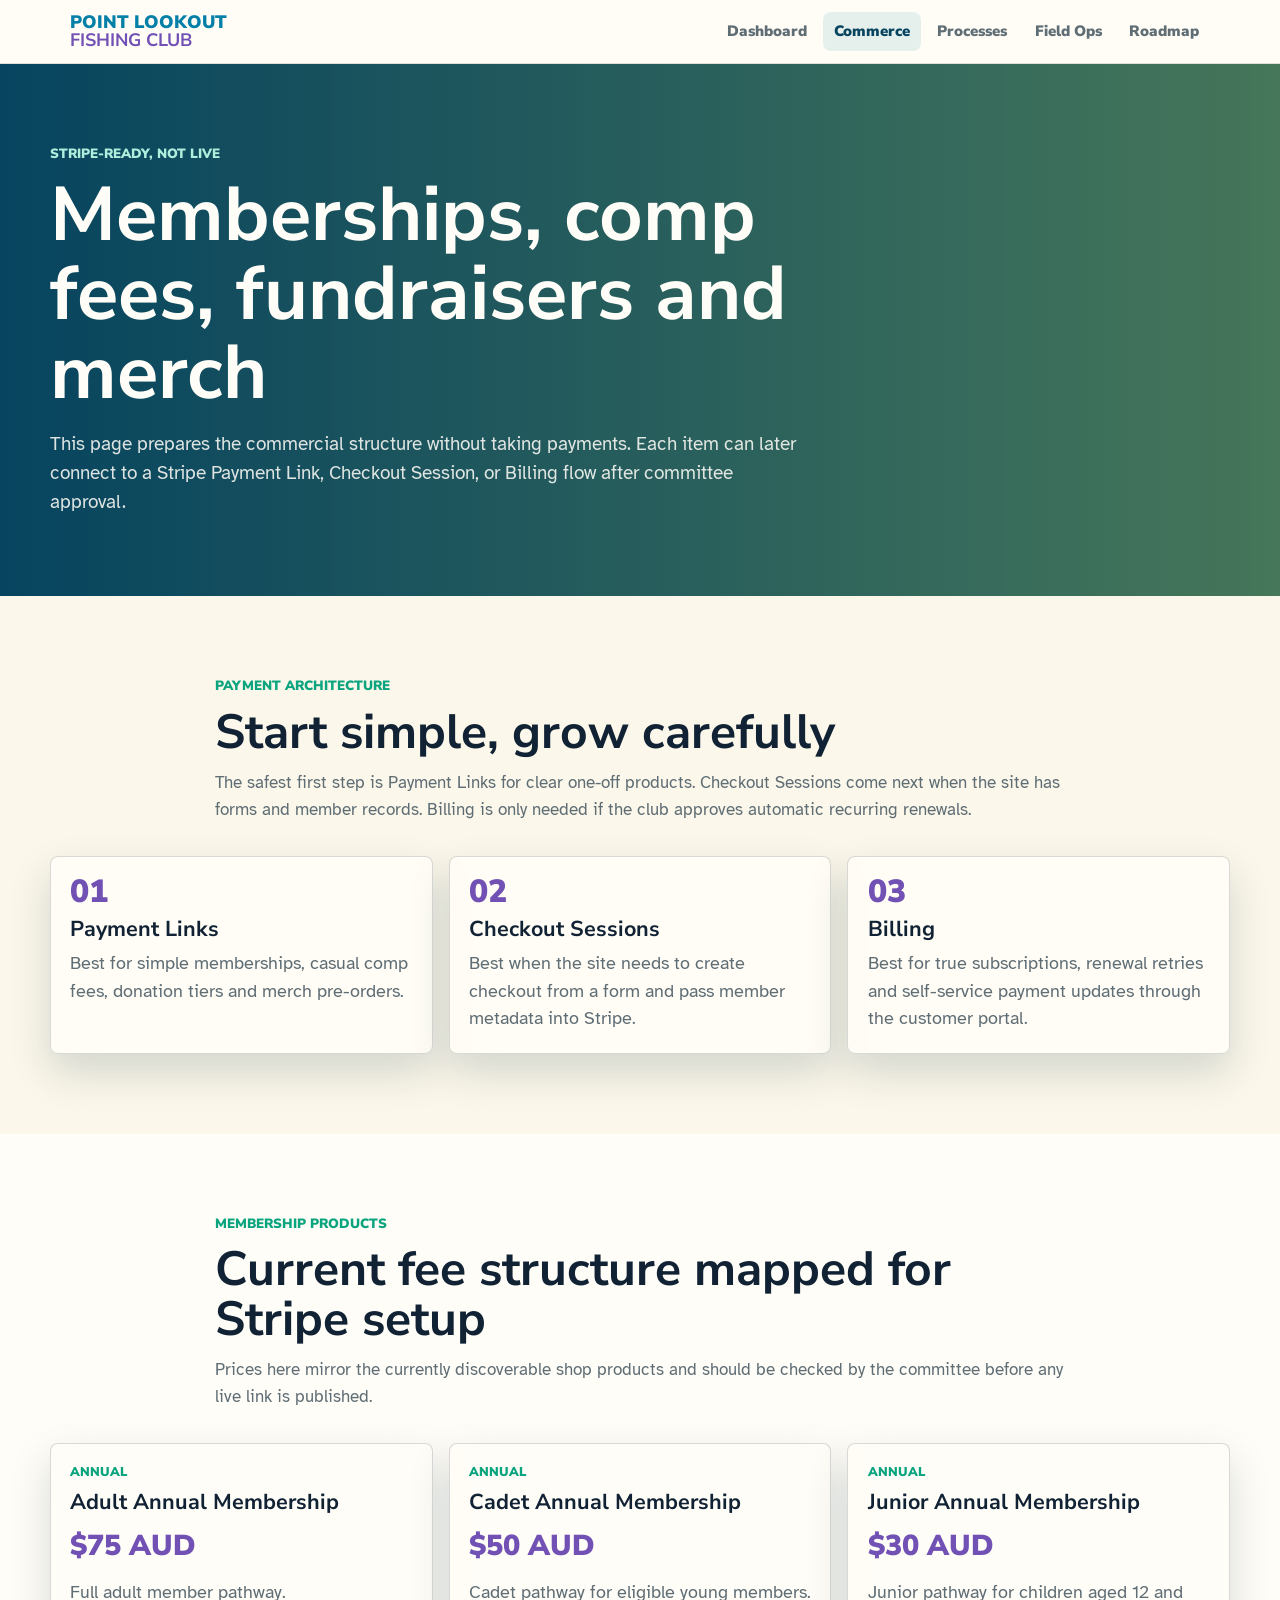
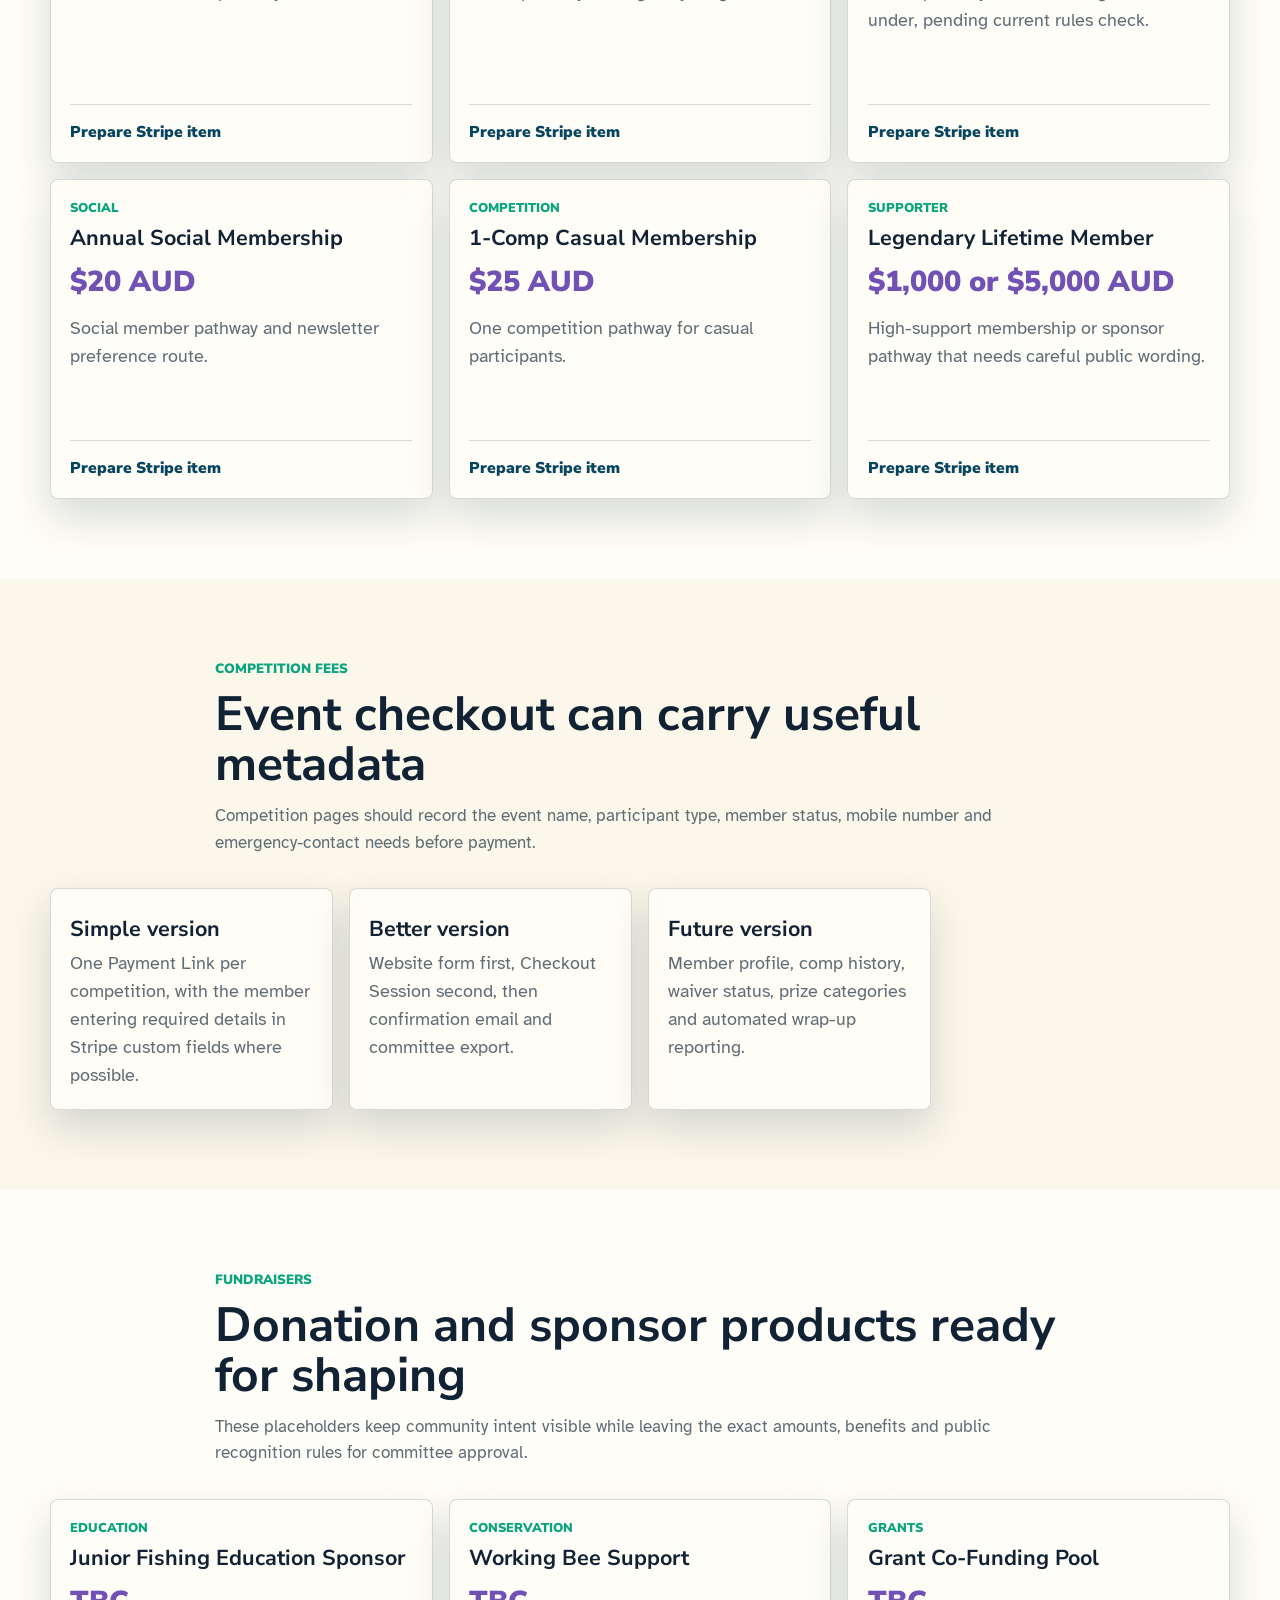
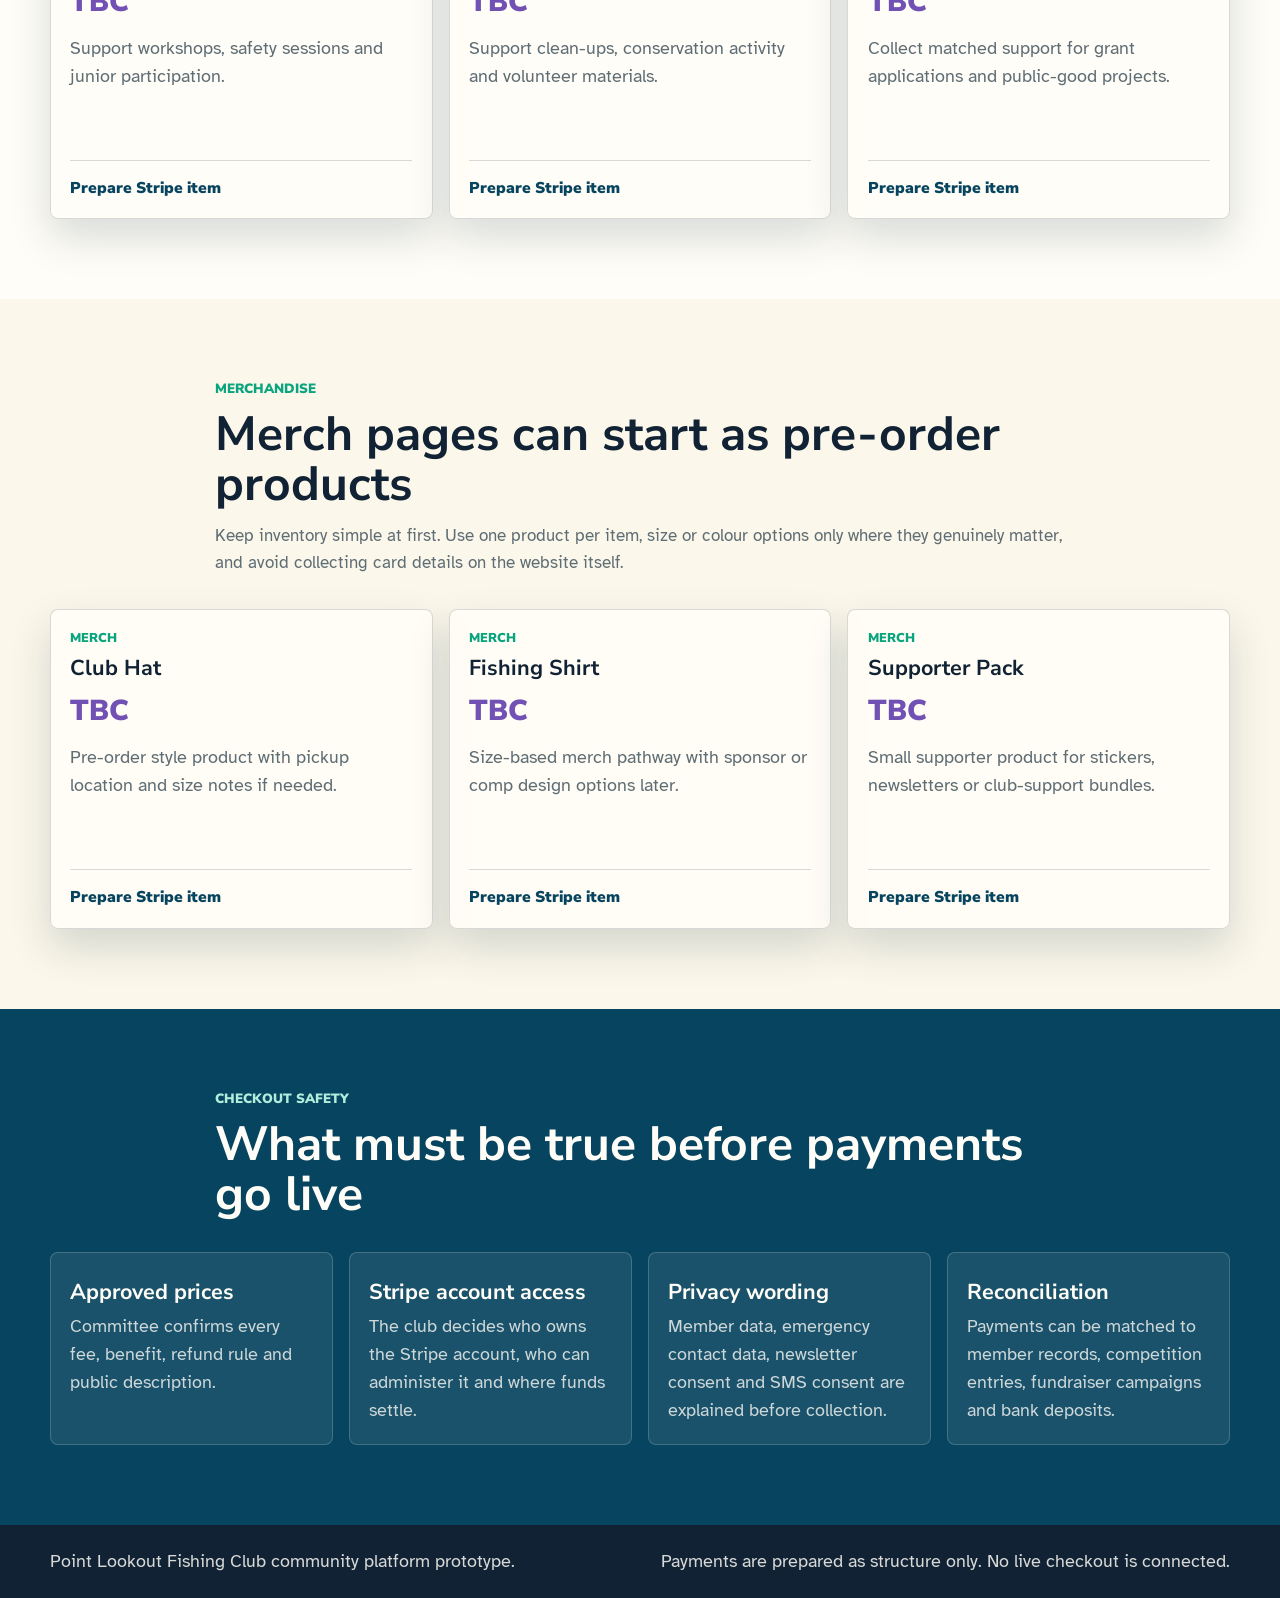
==== commit a2944b37: "Add field ops visual data layer" ====
--- a/commerce.html
+++ b/commerce.html
@@ -26,6 +26,7 @@
           <a href="index.html">Dashboard</a>
           <a aria-current="page" href="commerce.html">Commerce</a>
           <a href="processes.html">Processes</a>
+          <a href="field-ops.html">Field Ops</a>
           <a href="roadmap.html">Roadmap</a>
         </div>
       </nav>
--- a/styles.css
+++ b/styles.css
@@ -930,3 +930,248 @@
     display: grid;
   }
 }
+
+.field-hero {
+  background:
+    linear-gradient(90deg, rgba(7, 68, 95, 0.95), rgba(8, 185, 139, 0.66)),
+    var(--deep-ocean);
+}
+
+.safety-strip {
+  background: var(--gold);
+  color: var(--ink);
+  padding-bottom: 3rem;
+  padding-top: 3rem;
+}
+
+.safety-strip .eyebrow {
+  color: var(--deep-ocean);
+}
+
+.safety-strip p:not(.eyebrow) {
+  max-width: 840px;
+}
+
+.field-live {
+  background:
+    linear-gradient(180deg, rgba(143, 216, 238, 0.2), rgba(255, 253, 247, 0)),
+    var(--sand);
+}
+
+.field-live-header {
+  align-items: end;
+  display: grid;
+  gap: 1rem;
+  grid-template-columns: minmax(0, 1fr) auto;
+  margin-bottom: 1.4rem;
+}
+
+.field-live-header p:not(.eyebrow) {
+  color: var(--titanium);
+  margin-top: 0.75rem;
+  max-width: 780px;
+}
+
+.payload-stamp {
+  background: var(--shell);
+  border: 1px solid var(--line);
+  border-radius: 8px;
+  box-shadow: var(--shadow);
+  min-width: 190px;
+  padding: 1rem;
+}
+
+.payload-stamp span {
+  color: var(--titanium);
+  display: block;
+  font-family: var(--heading);
+  font-size: 0.82rem;
+  font-weight: 900;
+  text-transform: uppercase;
+}
+
+.payload-stamp strong {
+  color: var(--deep-ocean);
+  display: block;
+  font-family: var(--heading);
+  font-size: 1.2rem;
+  margin-top: 0.25rem;
+}
+
+.field-kpis,
+.monitor-board,
+.upload-queue,
+.twin-board,
+.time-ribbon,
+.privacy-grid {
+  display: grid;
+  gap: 1rem;
+}
+
+.field-kpis {
+  grid-template-columns: repeat(4, minmax(0, 1fr));
+}
+
+.field-kpis article,
+.condition-story,
+.window-card,
+.monitor-card,
+.media-card,
+.map-card,
+.privacy-grid article,
+.media-feature {
+  background: rgba(255, 253, 247, 0.92);
+  border: 1px solid var(--line);
+  border-radius: 8px;
+  box-shadow: var(--shadow);
+}
+
+.field-kpis article {
+  padding: 1.15rem;
+}
+
+.field-kpis span,
+.field-score span,
+.privacy-grid span {
+  color: var(--purple);
+  display: block;
+  font-family: var(--heading);
+  font-size: 1.75rem;
+  font-weight: 900;
+  line-height: 1.05;
+}
+
+.field-kpis p,
+.field-score p,
+.window-card p,
+.monitor-card p,
+.media-card p,
+.map-card p,
+.privacy-grid p,
+.media-feature p:not(.eyebrow) {
+  color: var(--titanium);
+  margin-top: 0.55rem;
+}
+
+.condition-story {
+  align-items: center;
+  display: grid;
+  gap: 1.5rem;
+  grid-template-columns: minmax(0, 1fr) 180px;
+  margin-top: 1rem;
+  padding: 1.3rem;
+}
+
+.condition-story p:not(.eyebrow) {
+  color: var(--titanium);
+  margin-top: 0.7rem;
+}
+
+.field-score {
+  align-items: center;
+  aspect-ratio: 1;
+  background: rgba(8, 185, 139, 0.12);
+  border: 2px solid rgba(8, 185, 139, 0.35);
+  border-radius: 999px;
+  display: grid;
+  justify-items: center;
+  padding: 1rem;
+  text-align: center;
+}
+
+.field-score span {
+  color: var(--deep-ocean);
+  font-size: 3.2rem;
+}
+
+.time-ribbon {
+  grid-template-columns: repeat(5, minmax(0, 1fr));
+}
+
+.monitor-board {
+  grid-template-columns: repeat(3, minmax(0, 1fr));
+}
+
+.upload-story {
+  align-items: start;
+  display: grid;
+  gap: 1rem;
+  grid-template-columns: minmax(0, 0.9fr) minmax(320px, 0.8fr);
+}
+
+.upload-queue {
+  grid-template-columns: repeat(3, minmax(0, 1fr));
+}
+
+.twin-board,
+.privacy-grid {
+  grid-template-columns: repeat(4, minmax(0, 1fr));
+}
+
+.window-card,
+.monitor-card,
+.media-card,
+.map-card,
+.privacy-grid article,
+.media-feature {
+  padding: 1.15rem;
+}
+
+.window-card[data-tone="good"],
+.monitor-card[data-tone="good"] {
+  border-top: 5px solid var(--emerald);
+}
+
+.window-card[data-tone="watch"],
+.monitor-card[data-tone="watch"] {
+  border-top: 5px solid var(--gold);
+}
+
+.window-card[data-tone="solunar"] {
+  border-top: 5px solid var(--purple);
+}
+
+.window-card[data-tone="tide"],
+.monitor-card[data-tone="steady"] {
+  border-top: 5px solid var(--ocean);
+}
+
+.window-card[data-tone="media"],
+.map-card {
+  border-top: 5px solid var(--floral);
+}
+
+@media (max-width: 980px) {
+  .field-live-header,
+  .condition-story,
+  .upload-story {
+    grid-template-columns: 1fr;
+  }
+
+  .field-kpis,
+  .time-ribbon,
+  .monitor-board,
+  .upload-queue,
+  .twin-board,
+  .privacy-grid {
+    grid-template-columns: repeat(2, minmax(0, 1fr));
+  }
+
+  .field-score {
+    aspect-ratio: auto;
+    border-radius: 8px;
+    justify-items: start;
+    max-width: 260px;
+  }
+}
+
+@media (max-width: 720px) {
+  .field-kpis,
+  .time-ribbon,
+  .monitor-board,
+  .upload-queue,
+  .twin-board,
+  .privacy-grid {
+    grid-template-columns: 1fr;
+  }
+}
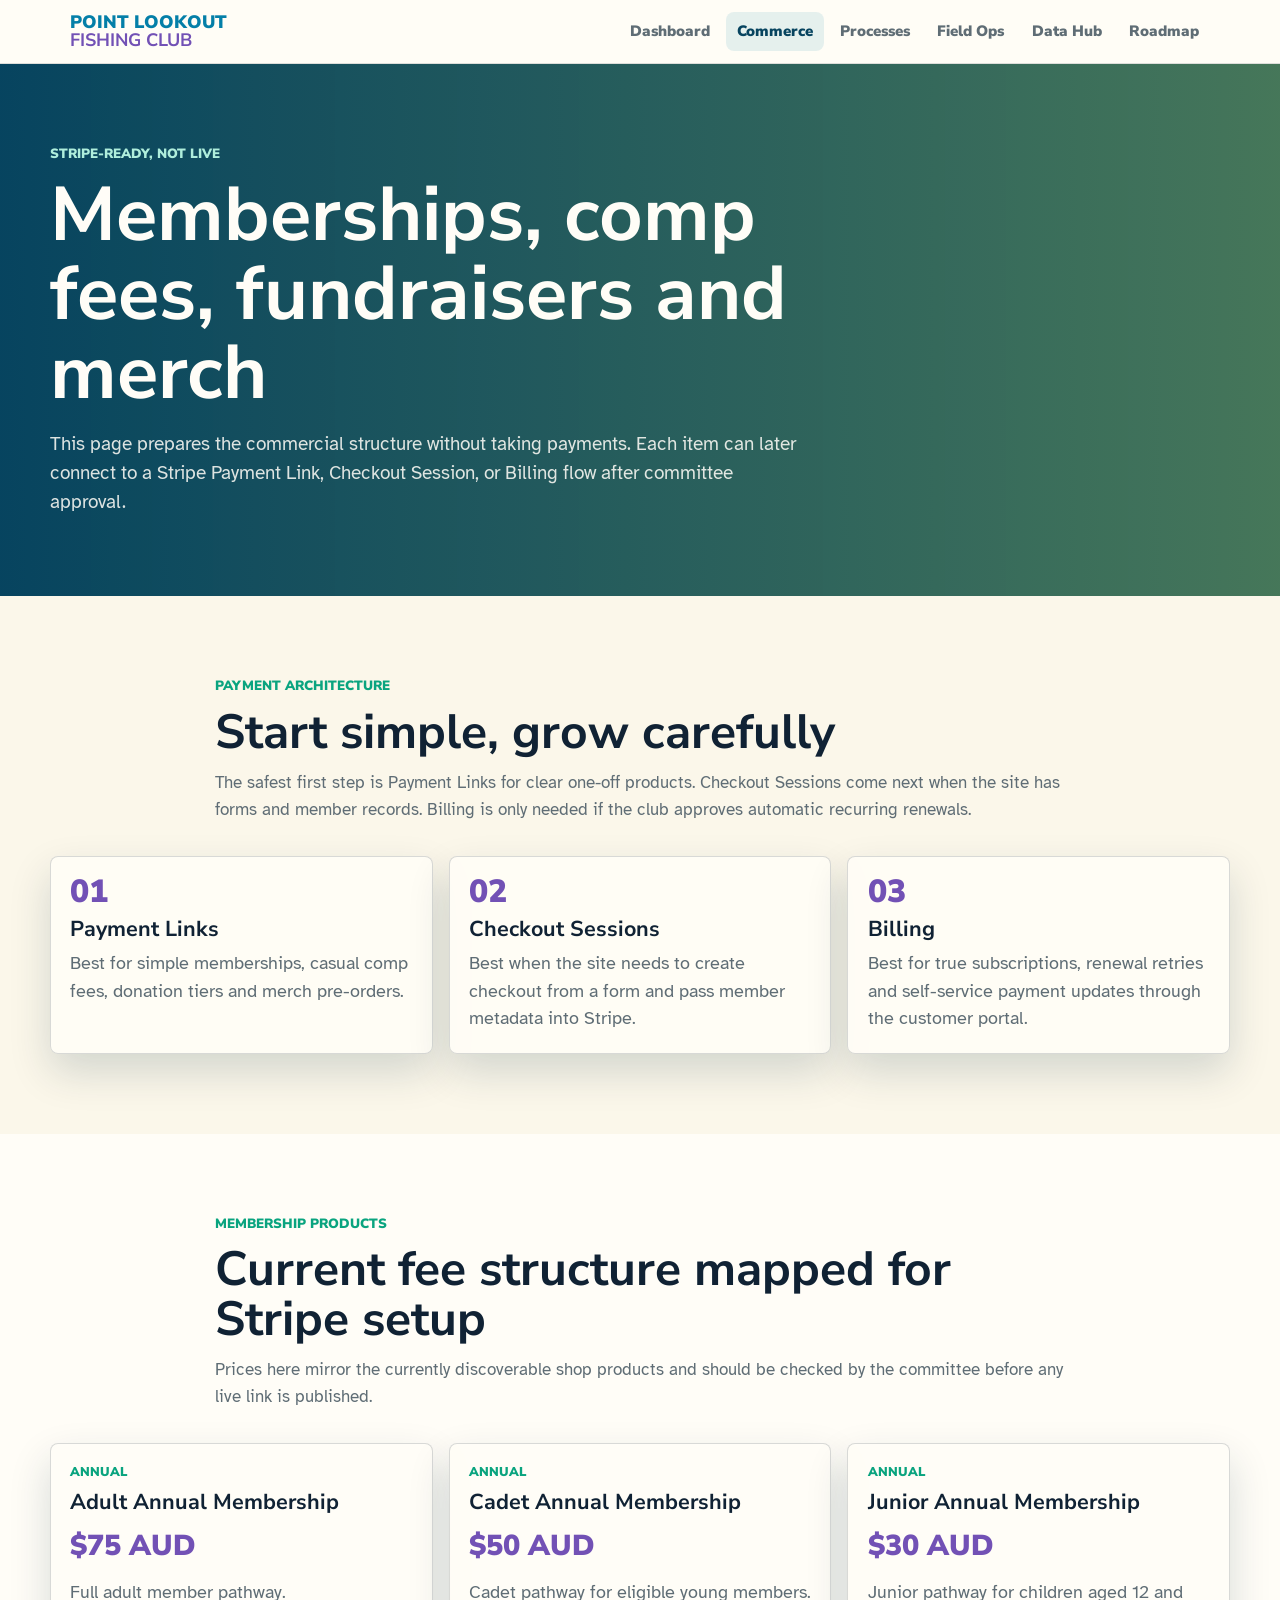
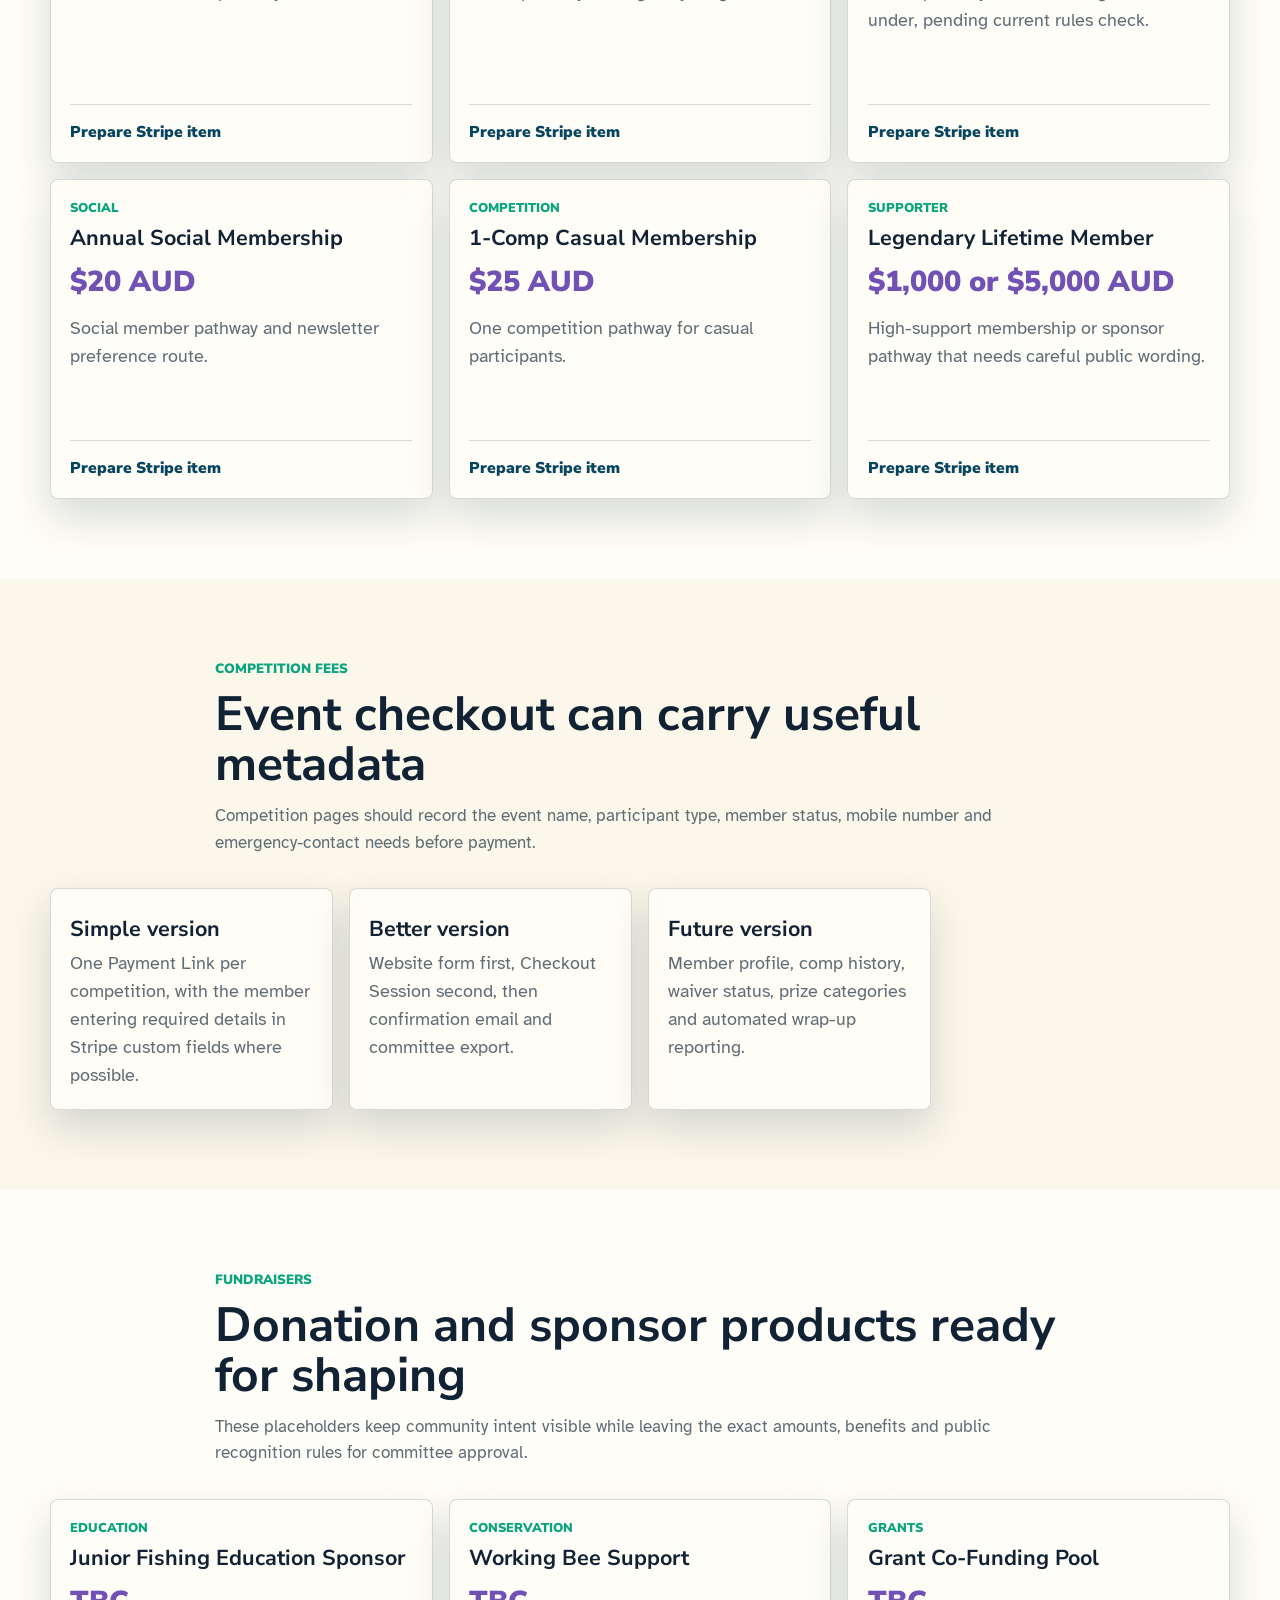
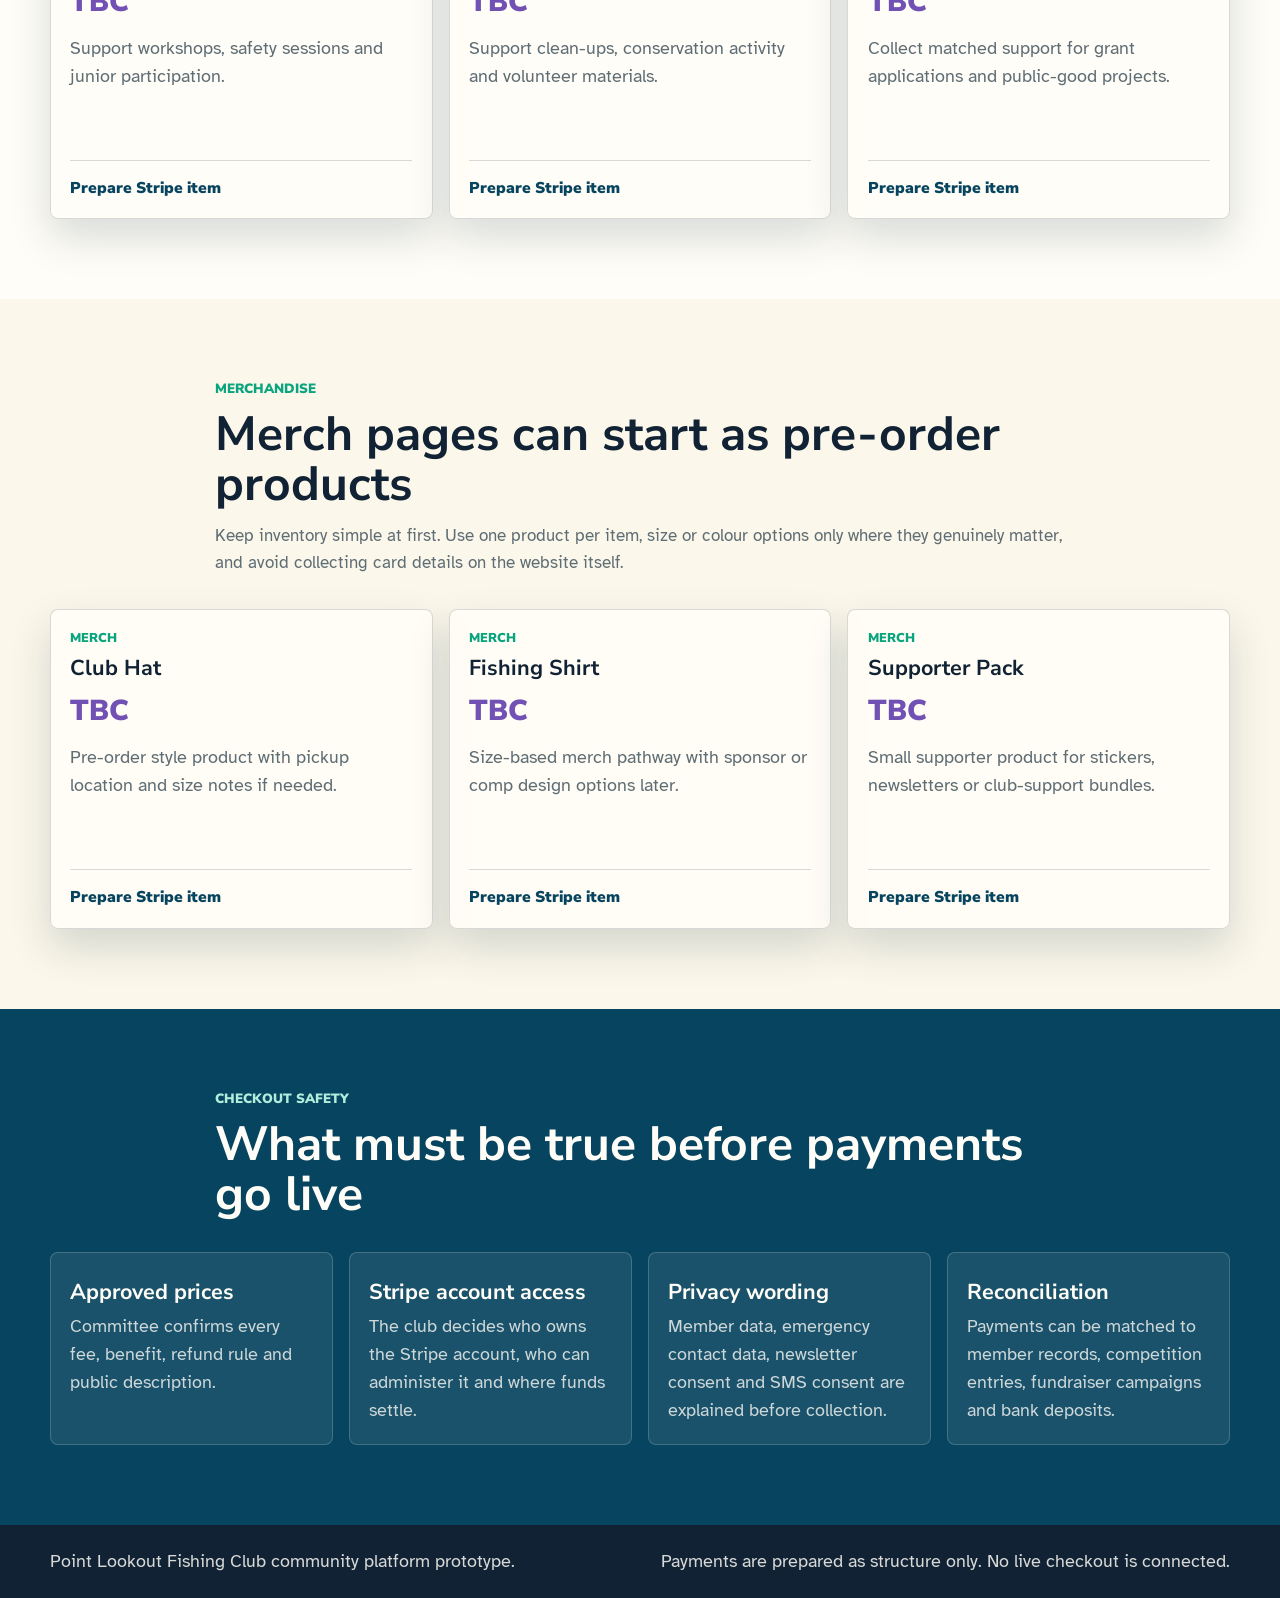
==== commit 734d200e: "Add Google Drive data hub concept" ====
--- a/commerce.html
+++ b/commerce.html
@@ -27,6 +27,7 @@
           <a aria-current="page" href="commerce.html">Commerce</a>
           <a href="processes.html">Processes</a>
           <a href="field-ops.html">Field Ops</a>
+          <a href="data-hub.html">Data Hub</a>
           <a href="roadmap.html">Roadmap</a>
         </div>
       </nav>
--- a/styles.css
+++ b/styles.css
@@ -662,6 +662,12 @@
     var(--deep-ocean);
 }
 
+.data-hero {
+  background:
+    linear-gradient(90deg, rgba(7, 68, 95, 0.95), rgba(80, 127, 89, 0.82)),
+    var(--deep-ocean);
+}
+
 .commerce-method {
   background: var(--sand);
 }
@@ -1088,8 +1094,479 @@
   grid-template-columns: repeat(5, minmax(0, 1fr));
 }
 
+.solunar-layout {
+  align-items: stretch;
+  display: grid;
+  gap: 1rem;
+  grid-template-columns: minmax(0, 1.35fr) minmax(320px, 0.65fr);
+}
+
+.solunar-calendar {
+  display: grid;
+  gap: 0.85rem;
+  grid-template-columns: repeat(7, minmax(150px, 1fr));
+  overflow-x: auto;
+  padding-bottom: 0.25rem;
+}
+
+.solunar-day,
+.tide-curve-panel,
+.weather-gauge {
+  background: rgba(255, 253, 247, 0.94);
+  border: 1px solid var(--line);
+  border-radius: 8px;
+  box-shadow: var(--shadow);
+}
+
+.solunar-day {
+  border-top: 5px solid var(--ocean);
+  min-width: 150px;
+  padding: 1rem;
+}
+
+.solunar-day[data-tone="good"] {
+  border-top-color: var(--emerald);
+}
+
+.solunar-day[data-tone="watch"] {
+  border-top-color: var(--gold);
+}
+
+.solunar-day[data-tone="caution"] {
+  border-top-color: var(--purple);
+}
+
+.solunar-day-head {
+  align-items: center;
+  display: flex;
+  justify-content: space-between;
+  gap: 0.7rem;
+}
+
+.solunar-day-head strong {
+  color: var(--deep-ocean);
+  display: block;
+  font-family: var(--heading);
+  font-size: 1.35rem;
+  line-height: 1;
+}
+
+.solunar-day-head span {
+  color: var(--titanium);
+  display: block;
+  font-size: 0.9rem;
+  margin-top: 0.25rem;
+}
+
+.moon-disc {
+  aspect-ratio: 1;
+  border: 1px solid rgba(7, 68, 95, 0.18);
+  border-radius: 999px;
+  box-shadow: inset 0 0 12px rgba(7, 68, 95, 0.2);
+  flex: 0 0 42px;
+}
+
+.moon-phase {
+  color: var(--titanium);
+  font-size: 0.94rem;
+  margin-top: 0.8rem;
+}
+
+.bite-rating {
+  display: flex;
+  gap: 0.28rem;
+  margin-top: 0.8rem;
+}
+
+.bite-rating span {
+  aspect-ratio: 1;
+  background: rgba(7, 68, 95, 0.15);
+  border-radius: 999px;
+  display: block;
+  width: 0.72rem;
+}
+
+.bite-rating span.is-filled {
+  background: var(--gold);
+}
+
+.solunar-meta {
+  display: grid;
+  gap: 0.35rem 0.65rem;
+  grid-template-columns: auto minmax(0, 1fr);
+  margin: 1rem 0 0;
+}
+
+.solunar-meta dt {
+  color: var(--deep-ocean);
+  font-family: var(--heading);
+  font-size: 0.78rem;
+  font-weight: 900;
+  text-transform: uppercase;
+}
+
+.solunar-meta dd {
+  color: var(--titanium);
+  margin: 0;
+}
+
+.tide-curve-panel {
+  display: grid;
+  grid-template-rows: auto minmax(280px, 1fr);
+  padding: 1rem;
+}
+
+.panel-heading h3 {
+  margin-top: 0;
+}
+
+.tide-curve {
+  align-items: end;
+  display: grid;
+  gap: 0.65rem;
+  grid-template-columns: repeat(6, minmax(42px, 1fr));
+  min-height: 280px;
+  padding-top: 1rem;
+}
+
+.tide-point {
+  align-items: center;
+  display: grid;
+  gap: 0.35rem;
+  grid-template-rows: 1fr auto auto auto;
+  height: 100%;
+  text-align: center;
+}
+
+.tide-bar {
+  align-self: end;
+  background:
+    linear-gradient(180deg, rgba(143, 216, 238, 0.9), rgba(4, 127, 168, 0.95));
+  border-radius: 8px 8px 3px 3px;
+  min-height: 22px;
+  width: 100%;
+}
+
+.tide-point strong {
+  color: var(--deep-ocean);
+  font-family: var(--heading);
+  font-size: 0.95rem;
+}
+
+.tide-point span,
+.tide-point p {
+  color: var(--titanium);
+  font-size: 0.84rem;
+  margin: 0;
+}
+
 .monitor-board {
   grid-template-columns: repeat(3, minmax(0, 1fr));
+}
+
+.weather-console {
+  display: grid;
+  gap: 1rem;
+  grid-template-columns: repeat(3, minmax(0, 1fr));
+}
+
+.weather-gauge {
+  border-top: 5px solid var(--ocean);
+  padding: 1.15rem;
+}
+
+.weather-gauge[data-tone="good"] {
+  border-top-color: var(--emerald);
+}
+
+.weather-gauge[data-tone="watch"] {
+  border-top-color: var(--gold);
+}
+
+.weather-gauge[data-tone="caution"] {
+  border-top-color: var(--purple);
+}
+
+.weather-gauge h3 {
+  color: var(--deep-ocean);
+  font-size: 2rem;
+  margin-top: 0.25rem;
+}
+
+.weather-meter {
+  background: rgba(7, 68, 95, 0.12);
+  border-radius: 999px;
+  height: 14px;
+  margin-top: 0.9rem;
+  overflow: hidden;
+}
+
+.weather-meter span {
+  background: linear-gradient(90deg, var(--emerald), var(--gold));
+  border-radius: inherit;
+  display: block;
+  height: 100%;
+}
+
+.weather-gauge p:not(.category) {
+  color: var(--titanium);
+  margin-top: 0.65rem;
+}
+
+.map-layout {
+  align-items: stretch;
+  display: grid;
+  gap: 1rem;
+  grid-template-columns: minmax(0, 1.05fr) minmax(340px, 0.8fr);
+}
+
+.bay-map,
+.location-detail,
+.location-choice,
+.route-card {
+  background: rgba(255, 253, 247, 0.94);
+  border: 1px solid var(--line);
+  border-radius: 8px;
+  box-shadow: var(--shadow);
+}
+
+.bay-map {
+  min-height: 620px;
+  overflow: hidden;
+  position: relative;
+}
+
+.bay-map-art {
+  height: 100%;
+  inset: 0;
+  position: absolute;
+  width: 100%;
+}
+
+.map-location-layer {
+  inset: 0;
+  position: absolute;
+}
+
+.map-marker {
+  align-items: center;
+  background: var(--gold);
+  border: 3px solid var(--shell);
+  border-radius: 999px;
+  box-shadow: 0 8px 20px rgba(7, 68, 95, 0.28);
+  color: var(--ink);
+  cursor: pointer;
+  display: flex;
+  font-family: var(--heading);
+  font-weight: 900;
+  height: 42px;
+  justify-content: center;
+  position: absolute;
+  transform: translate(-50%, -50%);
+  transition: transform 150ms ease, background 150ms ease;
+  width: 42px;
+}
+
+.map-marker:hover,
+.map-marker:focus,
+.map-marker.is-selected {
+  background: var(--emerald);
+  color: var(--shell);
+  transform: translate(-50%, -50%) scale(1.12);
+}
+
+.map-marker span {
+  pointer-events: none;
+}
+
+.location-detail {
+  padding: 1.3rem;
+}
+
+.location-detail p:not(.eyebrow),
+.route-card p:not(.category) {
+  color: var(--titanium);
+  margin-top: 0.75rem;
+}
+
+.location-meta {
+  display: grid;
+  gap: 0.45rem 0.75rem;
+  grid-template-columns: minmax(88px, auto) minmax(0, 1fr);
+  margin: 1rem 0;
+}
+
+.location-meta dt {
+  color: var(--deep-ocean);
+  font-family: var(--heading);
+  font-size: 0.78rem;
+  font-weight: 900;
+  text-transform: uppercase;
+}
+
+.location-meta dd {
+  color: var(--titanium);
+  margin: 0;
+}
+
+.permission-note {
+  background: rgba(214, 155, 31, 0.16);
+  border-left: 4px solid var(--gold);
+  color: var(--ink) !important;
+  padding: 0.75rem;
+}
+
+.location-list {
+  display: grid;
+  gap: 0.8rem;
+  grid-template-columns: repeat(3, minmax(0, 1fr));
+  margin-top: 1rem;
+}
+
+.location-choice {
+  cursor: pointer;
+  padding: 1rem;
+  text-align: left;
+}
+
+.location-choice span,
+.location-choice small {
+  color: var(--titanium);
+  display: block;
+}
+
+.location-choice span {
+  font-family: var(--heading);
+  font-size: 0.78rem;
+  font-weight: 900;
+  text-transform: uppercase;
+}
+
+.location-choice strong {
+  color: var(--deep-ocean);
+  display: block;
+  font-family: var(--heading);
+  font-size: 1.1rem;
+  margin-top: 0.25rem;
+}
+
+.location-choice small {
+  margin-top: 0.35rem;
+}
+
+.location-choice:hover,
+.location-choice:focus,
+.location-choice.is-selected {
+  border-color: rgba(8, 185, 139, 0.55);
+  outline: 3px solid rgba(8, 185, 139, 0.16);
+}
+
+.route-board {
+  display: grid;
+  gap: 1rem;
+  grid-template-columns: repeat(3, minmax(0, 1fr));
+}
+
+.route-card {
+  border-top: 5px solid var(--purple);
+  padding: 1.15rem;
+}
+
+.data-flow-grid,
+.stakeholder-grid,
+.timing-grid {
+  display: grid;
+  gap: 1rem;
+}
+
+.data-flow-grid {
+  grid-template-columns: repeat(4, minmax(0, 1fr));
+}
+
+.stakeholder-grid {
+  grid-template-columns: repeat(3, minmax(0, 1fr));
+}
+
+.timing-grid {
+  grid-template-columns: repeat(4, minmax(0, 1fr));
+}
+
+.data-flow-grid article,
+.stakeholder-grid article,
+.timing-grid article,
+.folder-tree,
+.vault-notes article {
+  background: rgba(255, 253, 247, 0.94);
+  border: 1px solid var(--line);
+  border-radius: 8px;
+  box-shadow: var(--shadow);
+}
+
+.data-flow-grid article,
+.stakeholder-grid article,
+.timing-grid article,
+.vault-notes article {
+  padding: 1.15rem;
+}
+
+.data-flow-grid span {
+  color: var(--purple);
+  display: block;
+  font-family: var(--heading);
+  font-size: 2rem;
+  font-weight: 900;
+  line-height: 1;
+}
+
+.data-flow-grid h3 {
+  margin-top: 0.7rem;
+}
+
+.data-flow-grid p,
+.stakeholder-grid p,
+.timing-grid p,
+.vault-notes p {
+  color: var(--titanium);
+  margin-top: 0.6rem;
+}
+
+.vault-layout {
+  align-items: start;
+  display: grid;
+  gap: 1rem;
+  grid-template-columns: minmax(280px, 0.7fr) minmax(0, 1.3fr);
+}
+
+.folder-tree {
+  background:
+    linear-gradient(180deg, rgba(143, 216, 238, 0.24), rgba(255, 253, 247, 0.94)),
+    var(--shell);
+  padding: 1.2rem;
+}
+
+.folder-tree p {
+  border-bottom: 1px solid rgba(16, 34, 52, 0.1);
+  color: var(--deep-ocean);
+  font-family: var(--heading);
+  font-weight: 900;
+  margin: 0;
+  padding: 0.65rem 0;
+}
+
+.folder-tree p:first-child {
+  color: var(--purple);
+  font-size: 1.2rem;
+  padding-top: 0;
+}
+
+.folder-tree p:last-child {
+  border-bottom: 0;
+}
+
+.vault-notes {
+  display: grid;
+  gap: 1rem;
+  grid-template-columns: repeat(2, minmax(0, 1fr));
 }
 
 .upload-story {
@@ -1144,13 +1621,23 @@
 @media (max-width: 980px) {
   .field-live-header,
   .condition-story,
-  .upload-story {
+  .upload-story,
+  .solunar-layout,
+  .map-layout,
+  .vault-layout {
     grid-template-columns: 1fr;
   }
 
   .field-kpis,
   .time-ribbon,
   .monitor-board,
+  .weather-console,
+  .location-list,
+  .route-board,
+  .data-flow-grid,
+  .stakeholder-grid,
+  .timing-grid,
+  .vault-notes,
   .upload-queue,
   .twin-board,
   .privacy-grid {
@@ -1169,9 +1656,20 @@
   .field-kpis,
   .time-ribbon,
   .monitor-board,
+  .weather-console,
+  .location-list,
+  .route-board,
+  .data-flow-grid,
+  .stakeholder-grid,
+  .timing-grid,
+  .vault-notes,
   .upload-queue,
   .twin-board,
   .privacy-grid {
     grid-template-columns: 1fr;
   }
-}
+
+  .bay-map {
+    min-height: 520px;
+  }
+}
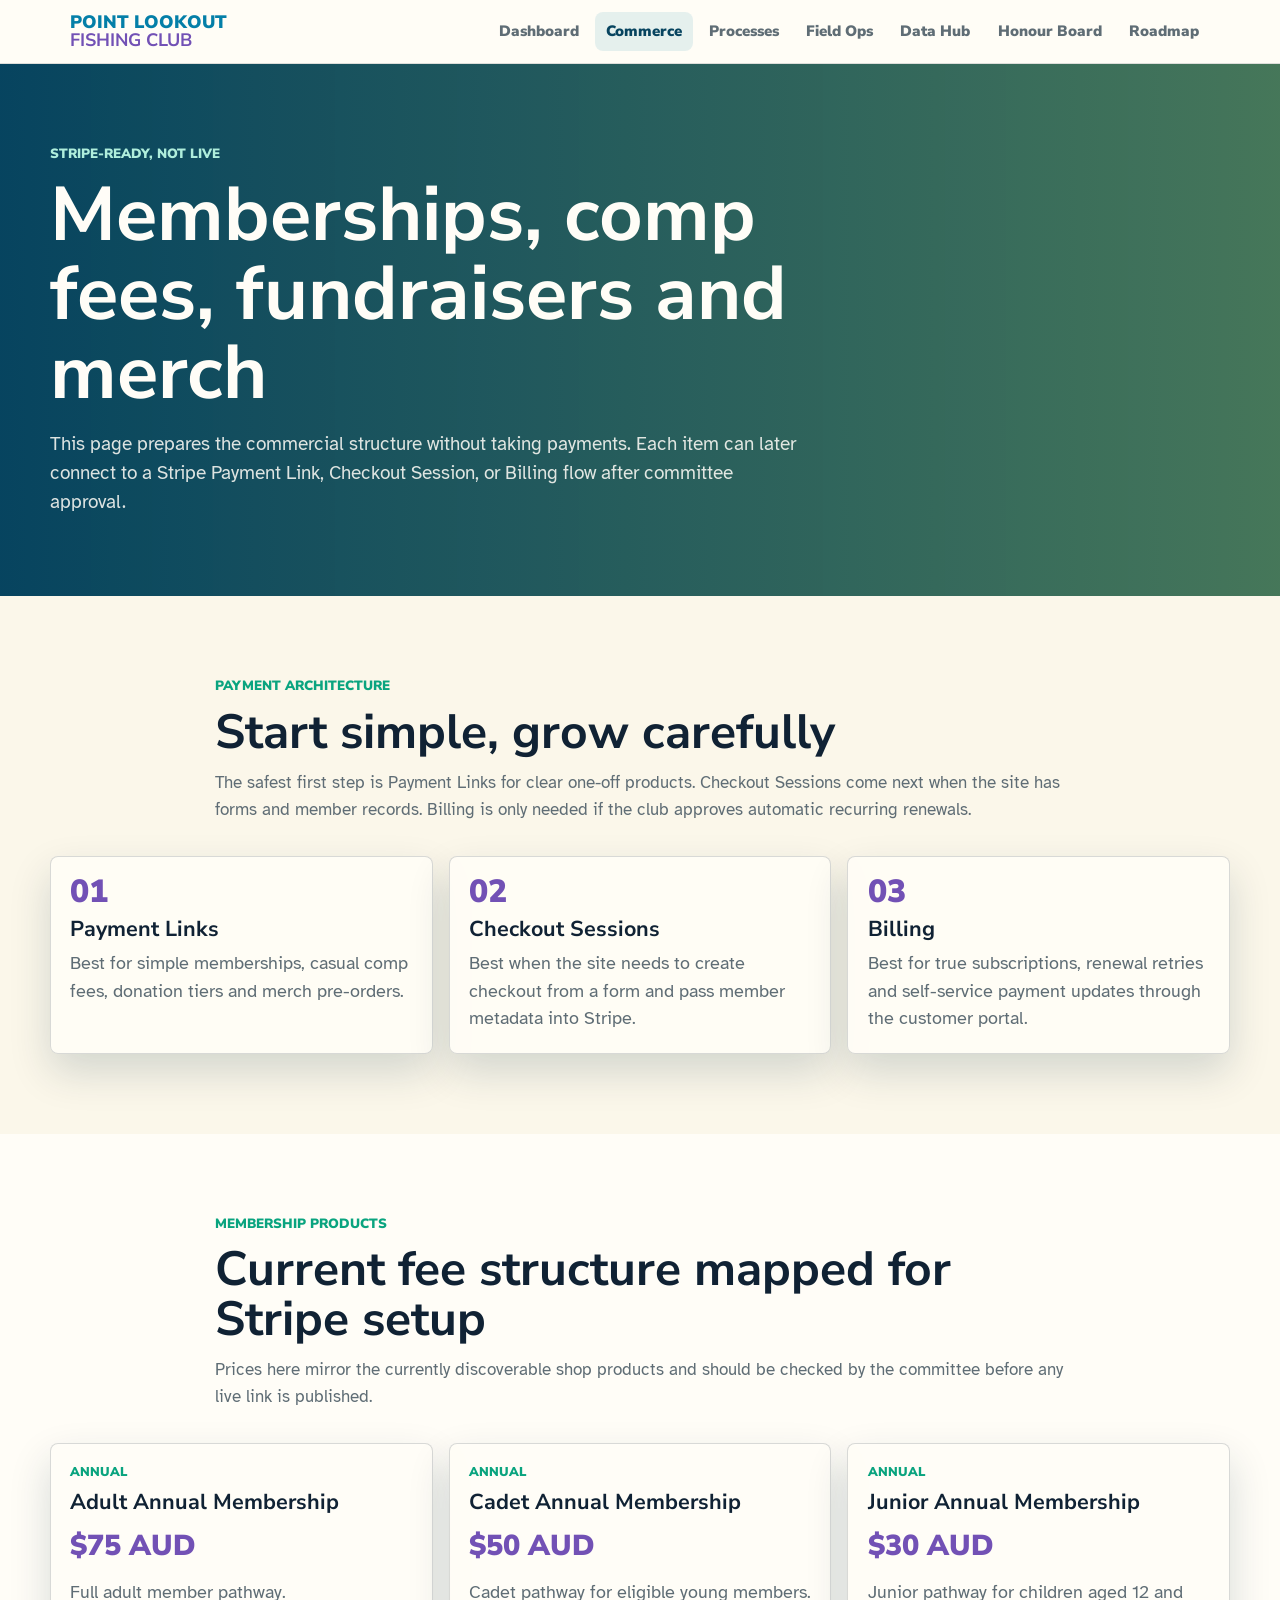
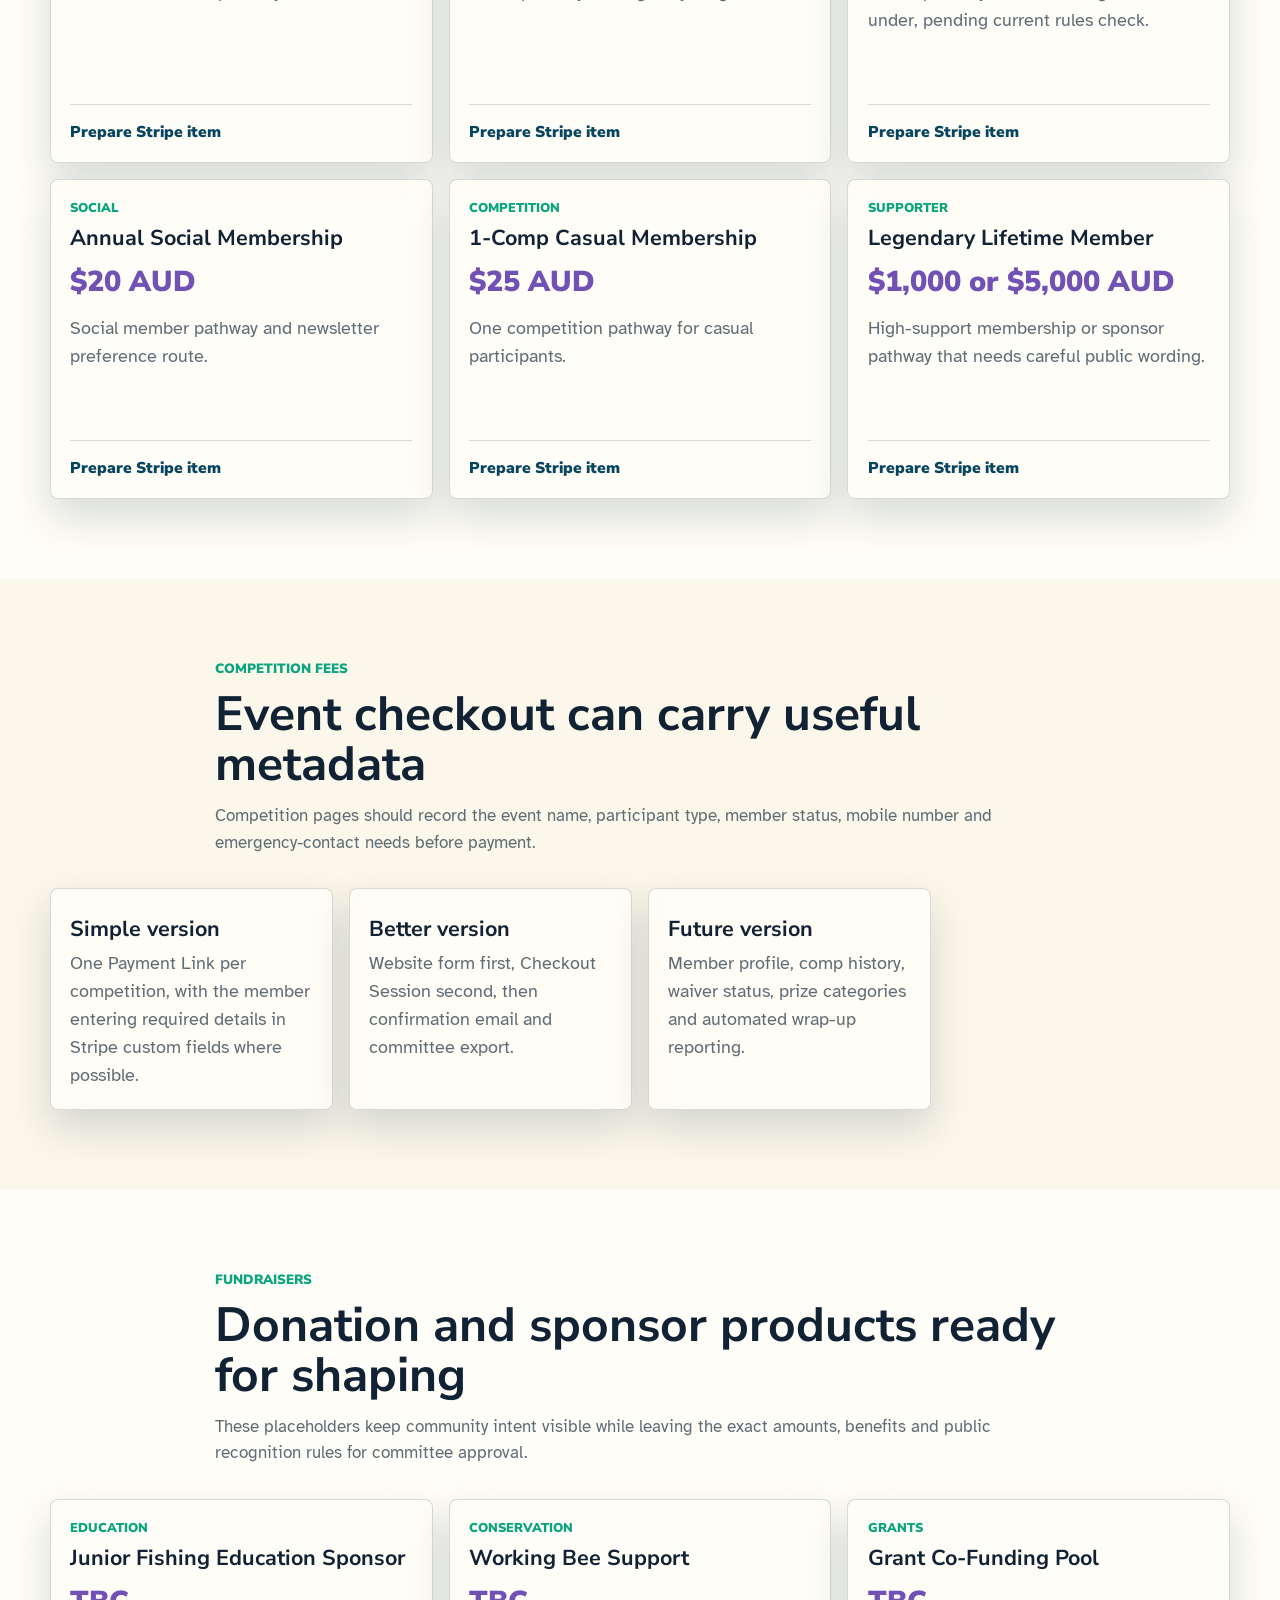
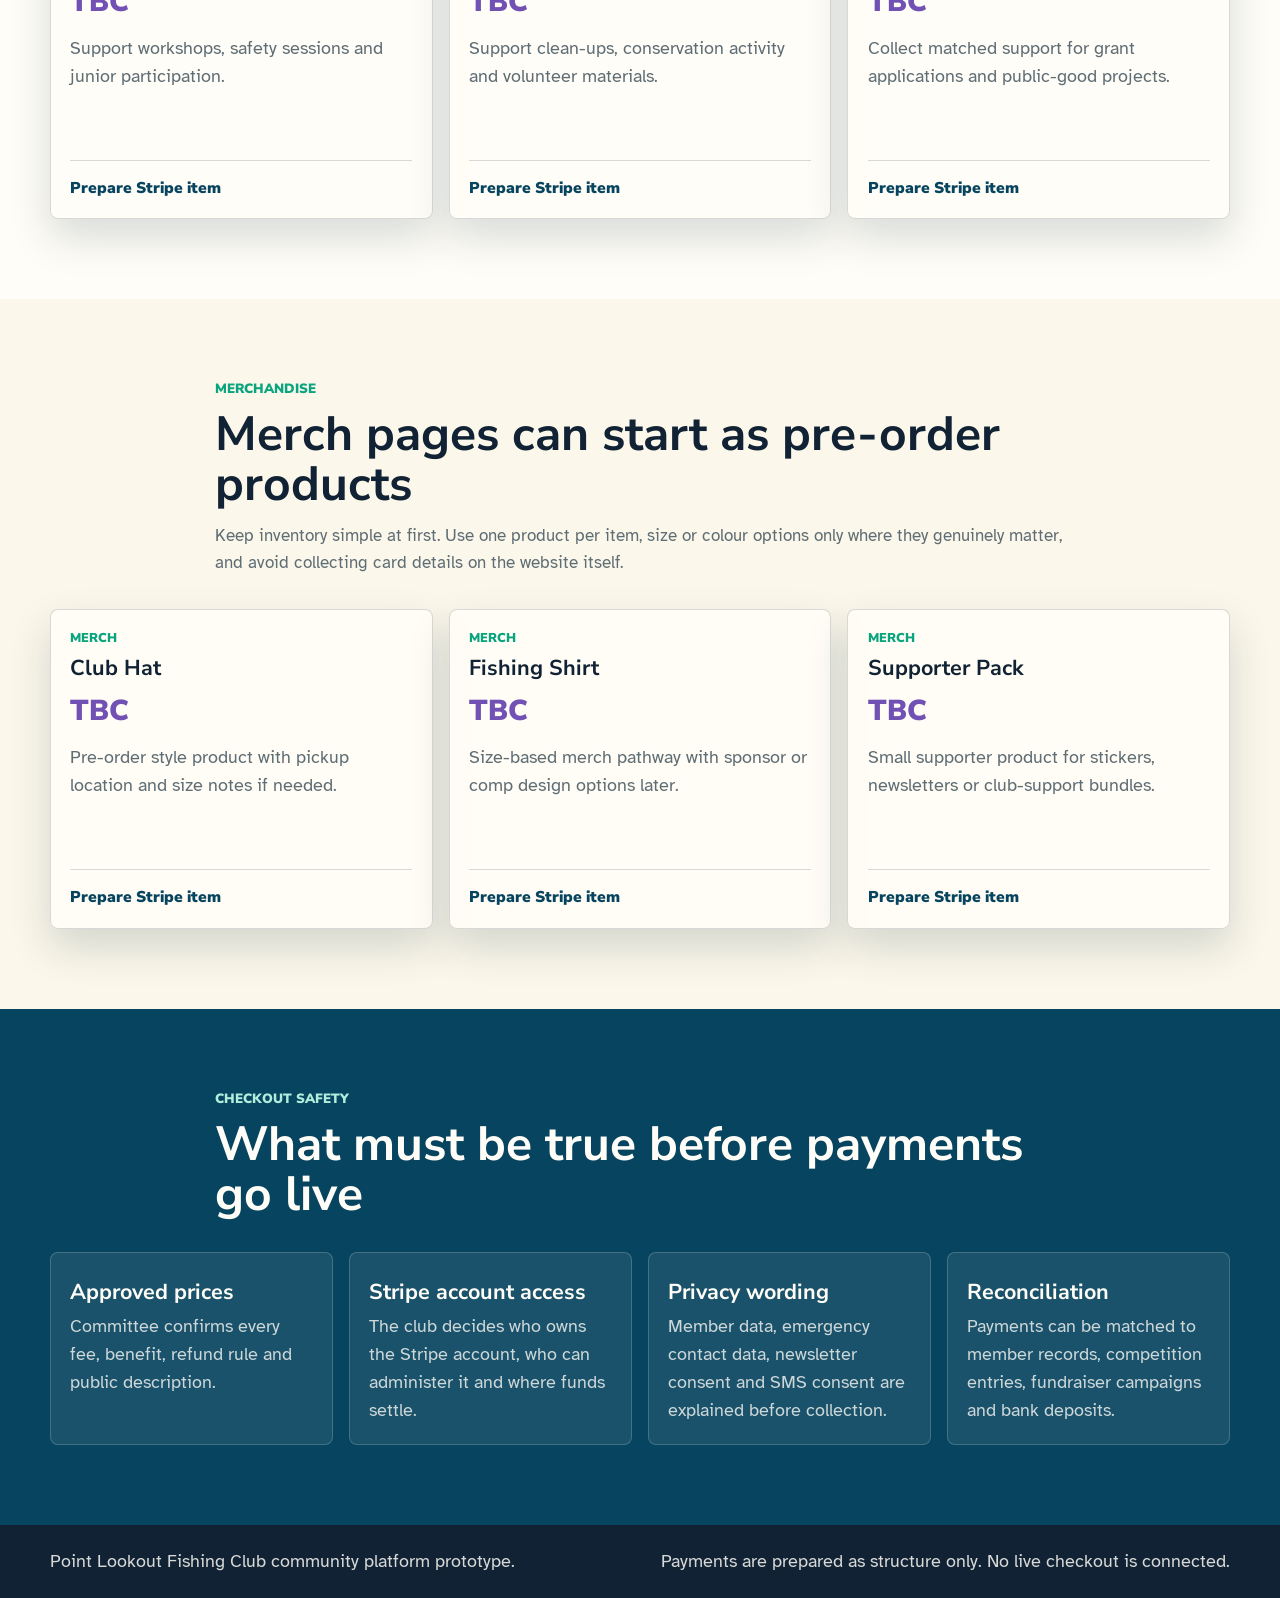
==== commit a3d22472: "Add honour board TV display concept" ====
--- a/commerce.html
+++ b/commerce.html
@@ -28,6 +28,7 @@
           <a href="processes.html">Processes</a>
           <a href="field-ops.html">Field Ops</a>
           <a href="data-hub.html">Data Hub</a>
+          <a href="honour-board.html">Honour Board</a>
           <a href="roadmap.html">Roadmap</a>
         </div>
       </nav>
--- a/styles.css
+++ b/styles.css
@@ -1320,7 +1320,7 @@
   grid-template-columns: minmax(0, 1.05fr) minmax(340px, 0.8fr);
 }
 
-.bay-map,
+.google-map-panel,
 .location-detail,
 .location-choice,
 .route-card {
@@ -1330,53 +1330,101 @@
   box-shadow: var(--shadow);
 }
 
-.bay-map {
+.google-map-panel {
+  display: grid;
+  grid-template-rows: minmax(520px, 1fr) auto;
   min-height: 620px;
   overflow: hidden;
   position: relative;
 }
 
-.bay-map-art {
+.map-loading-note {
+  align-content: center;
+  background:
+    linear-gradient(135deg, rgba(143, 216, 238, 0.46), rgba(255, 253, 247, 0.86)),
+    radial-gradient(circle at 28% 30%, rgba(8, 185, 139, 0.22), transparent 16rem),
+    var(--shell);
+  color: var(--deep-ocean);
+  display: grid;
+  inset: 0 0 auto;
+  min-height: 520px;
+  padding: 2rem;
+  place-items: center;
+  position: absolute;
+  text-align: center;
+  z-index: 0;
+}
+
+.map-loading-note span {
+  color: var(--emerald);
+  font-family: var(--heading);
+  font-size: 0.82rem;
+  font-weight: 900;
+  text-transform: uppercase;
+}
+
+.map-loading-note strong {
+  display: block;
+  font-family: var(--heading);
+  font-size: clamp(2rem, 5vw, 3rem);
+  line-height: 1;
+  margin-top: 0.4rem;
+}
+
+.map-loading-note p {
+  color: var(--titanium);
+  max-width: 22rem;
+}
+
+.google-map-panel iframe {
+  border: 0;
+  display: block;
   height: 100%;
-  inset: 0;
-  position: absolute;
+  min-height: 520px;
+  position: relative;
   width: 100%;
-}
-
-.map-location-layer {
-  inset: 0;
-  position: absolute;
-}
-
-.map-marker {
+  z-index: 1;
+}
+
+.map-source-panel {
   align-items: center;
-  background: var(--gold);
-  border: 3px solid var(--shell);
+  background: linear-gradient(90deg, rgba(7, 68, 95, 0.96), rgba(4, 127, 168, 0.9));
+  color: var(--shell);
+  display: flex;
+  gap: 1rem;
+  justify-content: space-between;
+  padding: 1rem;
+  position: relative;
+  z-index: 2;
+}
+
+.map-source-panel span {
+  display: block;
+  font-family: var(--heading);
+  font-weight: 900;
+}
+
+.map-source-panel p {
+  color: rgba(255, 253, 247, 0.76);
+  margin-top: 0.2rem;
+}
+
+.map-source-panel a,
+.map-open-link {
+  border: 1px solid rgba(255, 253, 247, 0.42);
   border-radius: 999px;
-  box-shadow: 0 8px 20px rgba(7, 68, 95, 0.28);
-  color: var(--ink);
-  cursor: pointer;
-  display: flex;
-  font-family: var(--heading);
-  font-weight: 900;
-  height: 42px;
-  justify-content: center;
-  position: absolute;
-  transform: translate(-50%, -50%);
-  transition: transform 150ms ease, background 150ms ease;
-  width: 42px;
-}
-
-.map-marker:hover,
-.map-marker:focus,
-.map-marker.is-selected {
-  background: var(--emerald);
   color: var(--shell);
-  transform: translate(-50%, -50%) scale(1.12);
-}
-
-.map-marker span {
-  pointer-events: none;
+  flex: 0 0 auto;
+  font-family: var(--heading);
+  font-weight: 900;
+  padding: 0.45rem 0.75rem;
+  text-decoration: none;
+}
+
+.map-open-link {
+  background: var(--deep-ocean);
+  display: inline-flex;
+  margin-top: 0.25rem;
 }
 
 .location-detail {
@@ -1474,7 +1522,9 @@
 
 .data-flow-grid,
 .stakeholder-grid,
-.timing-grid {
+.timing-grid,
+.journey-intel-grid,
+.calendar-grid {
   display: grid;
   gap: 1rem;
 }
@@ -1489,11 +1539,21 @@
 
 .timing-grid {
   grid-template-columns: repeat(4, minmax(0, 1fr));
+}
+
+.journey-intel-grid {
+  grid-template-columns: repeat(4, minmax(0, 1fr));
+}
+
+.calendar-grid {
+  grid-template-columns: repeat(3, minmax(0, 1fr));
 }
 
 .data-flow-grid article,
 .stakeholder-grid article,
 .timing-grid article,
+.journey-intel-grid article,
+.calendar-grid article,
 .folder-tree,
 .vault-notes article {
   background: rgba(255, 253, 247, 0.94);
@@ -1505,6 +1565,8 @@
 .data-flow-grid article,
 .stakeholder-grid article,
 .timing-grid article,
+.journey-intel-grid article,
+.calendar-grid article,
 .vault-notes article {
   padding: 1.15rem;
 }
@@ -1525,9 +1587,57 @@
 .data-flow-grid p,
 .stakeholder-grid p,
 .timing-grid p,
+.journey-intel-grid p,
+.calendar-grid p,
 .vault-notes p {
   color: var(--titanium);
   margin-top: 0.6rem;
+}
+
+.journey-intel-grid article {
+  border-top: 5px solid var(--emerald);
+}
+
+.journey-intel-grid article:nth-child(2) {
+  border-top-color: var(--ocean);
+}
+
+.journey-intel-grid article:nth-child(3) {
+  border-top-color: var(--gold);
+}
+
+.journey-intel-grid article:nth-child(4) {
+  border-top-color: var(--purple);
+}
+
+.journey-thread {
+  align-items: center;
+  background:
+    linear-gradient(90deg, rgba(8, 185, 139, 0.16), rgba(114, 81, 181, 0.12)),
+    var(--shell);
+  border: 1px solid var(--line);
+  border-radius: 8px;
+  display: grid;
+  gap: 0.7rem;
+  grid-template-columns: repeat(6, minmax(0, 1fr));
+  margin-top: 1rem;
+  padding: 1rem;
+}
+
+.journey-thread span {
+  background: rgba(255, 253, 247, 0.86);
+  border: 1px solid rgba(8, 185, 139, 0.22);
+  border-radius: 999px;
+  color: var(--deep-ocean);
+  font-family: var(--heading);
+  font-size: 0.86rem;
+  font-weight: 900;
+  padding: 0.7rem 0.75rem;
+  text-align: center;
+}
+
+.calendar-grid article {
+  border-left: 5px solid var(--ocean);
 }
 
 .vault-layout {
@@ -1618,13 +1728,454 @@
   border-top: 5px solid var(--floral);
 }
 
+.honour-body {
+  background: #080f16;
+  color: #d9edff;
+}
+
+.honour-header {
+  background: rgba(6, 13, 20, 0.94);
+  border-color: rgba(50, 151, 255, 0.3);
+}
+
+.honour-header .brand-mark span {
+  color: #55c8ff;
+}
+
+.honour-header .brand-mark strong {
+  color: #77a7ff;
+}
+
+.honour-header .nav-links a {
+  color: #b8c8dd;
+}
+
+.honour-header .nav-links a[aria-current="page"] {
+  background: rgba(50, 151, 255, 0.16);
+  color: #6ee7ff;
+}
+
+.honour-wall {
+  background:
+    linear-gradient(90deg, rgba(70, 37, 14, 0.48), rgba(6, 13, 20, 0.2), rgba(70, 37, 14, 0.48)),
+    radial-gradient(circle at 50% 0, rgba(30, 144, 255, 0.3), transparent 38rem),
+    #081018;
+  min-height: 100vh;
+  padding: 1.5rem max(1rem, calc((100vw - 1500px) / 2)) 1rem;
+}
+
+.honour-title {
+  align-items: center;
+  background: linear-gradient(90deg, rgba(139, 83, 38, 0.5), rgba(15, 29, 42, 0.88));
+  border: 1px solid rgba(71, 169, 255, 0.35);
+  box-shadow: 0 0 24px rgba(39, 139, 255, 0.22);
+  display: grid;
+  gap: 1rem;
+  grid-template-columns: auto 1fr;
+  padding: 1rem;
+}
+
+.club-seal {
+  aspect-ratio: 1;
+  background: #0a1822;
+  border: 2px solid #d8b06b;
+  border-radius: 50%;
+  color: #f6d58a;
+  display: grid;
+  font-family: var(--heading);
+  font-weight: 900;
+  place-items: center;
+  width: 76px;
+}
+
+.honour-title h1 {
+  color: #f4f8ff;
+  font-size: clamp(2rem, 4vw, 4.2rem);
+  letter-spacing: 0;
+  line-height: 0.95;
+  margin: 0.1rem 0;
+  max-width: none;
+  text-transform: uppercase;
+}
+
+.honour-title p,
+.honour-title strong {
+  color: #b8dcff;
+  font-family: var(--heading);
+  letter-spacing: 0.08em;
+  margin: 0;
+  text-transform: uppercase;
+}
+
+.honour-grid {
+  display: grid;
+  gap: 0.8rem;
+  grid-template-columns: minmax(260px, 0.8fr) minmax(480px, 1.35fr) minmax(330px, 0.9fr);
+  margin-top: 0.8rem;
+}
+
+.honour-panel {
+  background: rgba(3, 14, 25, 0.88);
+  border: 1px solid rgba(50, 151, 255, 0.36);
+  border-radius: 8px;
+  box-shadow: 0 0 22px rgba(0, 119, 255, 0.16), inset 0 0 18px rgba(10, 88, 160, 0.14);
+  padding: 1rem;
+}
+
+.honour-kicker {
+  color: #4db9ff;
+  font-family: var(--heading);
+  font-size: 0.82rem;
+  font-weight: 900;
+  letter-spacing: 0.08em;
+  margin: 0 0 0.25rem;
+  text-transform: uppercase;
+}
+
+.honour-panel h2 {
+  color: #d9efff;
+  font-size: clamp(1.4rem, 2.3vw, 2.4rem);
+  margin: 0;
+  max-width: none;
+}
+
+.wall-map-art {
+  background:
+    radial-gradient(ellipse at 62% 47%, rgba(111, 146, 87, 0.96) 0 24%, transparent 25%),
+    radial-gradient(ellipse at 44% 64%, rgba(139, 166, 104, 0.92) 0 13%, transparent 14%),
+    linear-gradient(100deg, rgba(37, 88, 61, 0.9) 0 24%, transparent 24%),
+    linear-gradient(135deg, #103550, #05111b);
+  border: 1px solid rgba(216, 176, 107, 0.4);
+  border-radius: 8px;
+  margin-top: 1rem;
+  min-height: 430px;
+  overflow: hidden;
+  position: relative;
+}
+
+.wall-map-art::before {
+  border: 1px dashed rgba(216, 176, 107, 0.35);
+  border-radius: 55% 45% 52% 48%;
+  content: "";
+  inset: 1rem;
+  position: absolute;
+  transform: rotate(-12deg);
+}
+
+.wall-pin {
+  aspect-ratio: 1;
+  background: #ff6c3a;
+  border: 2px solid #fff;
+  border-radius: 50%;
+  box-shadow: 0 0 18px #52b8ff;
+  position: absolute;
+  width: 16px;
+}
+
+.pin-one {
+  right: 28%;
+  top: 23%;
+}
+
+.pin-two {
+  left: 35%;
+  top: 44%;
+}
+
+.pin-three {
+  bottom: 20%;
+  right: 35%;
+}
+
+.wall-legend {
+  display: grid;
+  gap: 0.45rem;
+  grid-template-columns: repeat(2, minmax(0, 1fr));
+  margin-top: 0.8rem;
+}
+
+.wall-legend span {
+  border: 1px solid rgba(71, 169, 255, 0.26);
+  border-radius: 999px;
+  color: #d9edff;
+  font-size: 0.78rem;
+  padding: 0.35rem 0.55rem;
+}
+
+.honour-panel-heading,
+.condition-pair {
+  align-items: start;
+  display: grid;
+  gap: 0.8rem;
+  grid-template-columns: 1fr auto;
+}
+
+.honour-panel-heading > span {
+  color: #7dffb2;
+  font-family: var(--heading);
+  font-size: 0.84rem;
+  font-weight: 900;
+  text-transform: uppercase;
+}
+
+.honour-stats {
+  display: grid;
+  gap: 0.7rem;
+  grid-template-columns: repeat(4, minmax(0, 1fr));
+  margin-top: 1rem;
+}
+
+.honour-stats article,
+.honour-highlights article,
+.honour-bottom article,
+.condition-pair > div,
+.sponsor-slot,
+.next-comp {
+  background: rgba(12, 39, 63, 0.7);
+  border: 1px solid rgba(71, 169, 255, 0.32);
+  border-radius: 8px;
+  padding: 0.85rem;
+}
+
+.honour-stats span,
+.species-row span,
+.result-row span,
+.honour-highlights span,
+.honour-bottom span,
+.event-stack span,
+.condition-pair span,
+.next-comp span,
+.sponsor-slot span {
+  color: #67c7ff;
+  font-family: var(--heading);
+  font-size: 0.76rem;
+  font-weight: 900;
+  text-transform: uppercase;
+}
+
+.honour-stats strong {
+  color: #f6d58a;
+  display: block;
+  font-family: var(--heading);
+  font-size: clamp(1.6rem, 3vw, 2.6rem);
+  line-height: 1;
+}
+
+.honour-stats p,
+.honour-highlights p,
+.community-notices li,
+.sponsor-slot p,
+.next-comp p,
+.condition-pair p,
+.result-row p,
+.honour-bottom strong {
+  color: #b8c8dd;
+}
+
+.species-board,
+.results-board,
+.event-stack,
+.honour-highlights > div {
+  display: grid;
+  gap: 0.55rem;
+  margin-top: 0.9rem;
+}
+
+.species-row,
+.result-row,
+.event-stack div {
+  align-items: center;
+  border-bottom: 1px solid rgba(71, 169, 255, 0.16);
+  display: grid;
+  gap: 0.7rem;
+  grid-template-columns: auto 1fr auto;
+  padding-bottom: 0.45rem;
+}
+
+.result-row {
+  grid-template-columns: auto 1fr 1fr auto;
+}
+
+.species-row strong,
+.result-row em,
+.next-comp strong {
+  color: #7dffb2;
+  font-style: normal;
+  font-weight: 900;
+}
+
+.community-board {
+  display: grid;
+  gap: 0.8rem;
+}
+
+.honour-highlights,
+.community-notices {
+  margin-top: 0.9rem;
+}
+
+.condition-pair {
+  grid-template-columns: repeat(2, minmax(0, 1fr));
+}
+
+.community-notices ul {
+  margin: 0.8rem 0 0;
+  padding-left: 1.2rem;
+}
+
+.honour-bottom {
+  display: grid;
+  gap: 0.7rem;
+  grid-template-columns: repeat(5, minmax(0, 1fr));
+  margin-top: 0.8rem;
+}
+
+.honour-bottom article[data-tone="gold"] {
+  border-color: rgba(214, 155, 31, 0.55);
+}
+
+.honour-bottom article[data-tone="purple"] {
+  border-color: rgba(114, 81, 181, 0.75);
+}
+
+.honour-bottom article[data-tone="reef"],
+.honour-bottom article[data-tone="emerald"] {
+  border-color: rgba(10, 164, 127, 0.7);
+}
+
+.honour-ticker {
+  align-items: center;
+  background: rgba(51, 28, 13, 0.8);
+  border: 1px solid rgba(216, 176, 107, 0.4);
+  color: #f6d58a;
+  display: flex;
+  font-family: var(--heading);
+  font-weight: 900;
+  gap: 1rem;
+  justify-content: center;
+  margin-top: 0.8rem;
+  padding: 0.85rem;
+  text-transform: uppercase;
+}
+
+.honour-ticker span + span::before {
+  color: #4db9ff;
+  content: "-";
+  margin-right: 1rem;
+}
+
+@media (min-width: 981px) {
+  .honour-body {
+    font-size: 16px;
+  }
+
+  .honour-body .site-header {
+    display: none;
+  }
+
+  .honour-wall {
+    padding-bottom: 0.75rem;
+    padding-top: 0.75rem;
+  }
+
+  .honour-title {
+    padding: 0.6rem 1rem;
+  }
+
+  .honour-title h1 {
+    font-size: clamp(2rem, 3vw, 2.85rem);
+  }
+
+  .club-seal {
+    width: 56px;
+  }
+
+  .honour-panel {
+    line-height: 1.35;
+    padding: 0.8rem;
+  }
+
+  .catch-ledger {
+    display: grid;
+    gap: 0.6rem;
+    grid-template-columns: 0.75fr 1.25fr;
+  }
+
+  .catch-ledger .honour-panel-heading,
+  .catch-ledger .honour-stats,
+  .catch-ledger .honour-highlights {
+    grid-column: 1 / -1;
+  }
+
+  .catch-ledger .species-board,
+  .catch-ledger .results-board {
+    margin-top: 0;
+  }
+
+  .honour-highlights > div {
+    grid-template-columns: repeat(3, minmax(0, 1fr));
+  }
+
+  .wall-map-art {
+    min-height: 255px;
+  }
+
+  .honour-stats {
+    gap: 0.55rem;
+  }
+
+  .honour-stats article,
+  .honour-highlights article,
+  .honour-bottom article,
+  .condition-pair > div,
+  .sponsor-slot,
+  .next-comp {
+    padding: 0.55rem;
+  }
+
+  .honour-stats strong {
+    font-size: clamp(1.35rem, 2.1vw, 1.9rem);
+  }
+
+  .honour-stats p,
+  .sponsor-slot p,
+  .next-comp p,
+  .condition-pair p {
+    margin: 0.15rem 0 0;
+  }
+
+  .species-board,
+  .results-board,
+  .event-stack,
+  .honour-highlights > div {
+    gap: 0.35rem;
+    margin-top: 0.65rem;
+  }
+
+  .species-row,
+  .result-row,
+  .event-stack div {
+    padding-bottom: 0.32rem;
+  }
+
+  .honour-bottom article {
+    min-height: 58px;
+  }
+
+  .honour-ticker {
+    font-size: 0.78rem;
+    padding: 0.45rem;
+  }
+}
+
 @media (max-width: 980px) {
   .field-live-header,
   .condition-story,
   .upload-story,
   .solunar-layout,
   .map-layout,
-  .vault-layout {
+  .vault-layout,
+  .honour-grid {
     grid-template-columns: 1fr;
   }
 
@@ -1633,14 +2184,19 @@
   .monitor-board,
   .weather-console,
   .location-list,
-  .route-board,
-  .data-flow-grid,
-  .stakeholder-grid,
-  .timing-grid,
-  .vault-notes,
-  .upload-queue,
-  .twin-board,
-  .privacy-grid {
+    .route-board,
+    .data-flow-grid,
+    .stakeholder-grid,
+    .timing-grid,
+    .journey-intel-grid,
+    .calendar-grid,
+    .journey-thread,
+    .vault-notes,
+    .upload-queue,
+    .twin-board,
+  .privacy-grid,
+  .honour-stats,
+  .honour-bottom {
     grid-template-columns: repeat(2, minmax(0, 1fr));
   }
 
@@ -1658,13 +2214,16 @@
   .monitor-board,
   .weather-console,
   .location-list,
-  .route-board,
-  .data-flow-grid,
-  .stakeholder-grid,
-  .timing-grid,
-  .vault-notes,
-  .upload-queue,
-  .twin-board,
+    .route-board,
+    .data-flow-grid,
+    .stakeholder-grid,
+    .timing-grid,
+    .journey-intel-grid,
+    .calendar-grid,
+    .journey-thread,
+    .vault-notes,
+    .upload-queue,
+    .twin-board,
   .privacy-grid {
     grid-template-columns: 1fr;
   }
@@ -1672,4 +2231,46 @@
   .bay-map {
     min-height: 520px;
   }
-}
+
+  .google-map-panel {
+    grid-template-rows: minmax(420px, 1fr) auto;
+    min-height: auto;
+  }
+
+  .google-map-panel iframe {
+    min-height: 420px;
+  }
+
+  .map-source-panel {
+    align-items: flex-start;
+    flex-direction: column;
+  }
+
+  .honour-wall {
+    padding: 0.75rem;
+  }
+
+  .honour-title {
+    grid-template-columns: 1fr;
+  }
+
+  .condition-pair,
+  .honour-stats,
+  .honour-bottom {
+    grid-template-columns: 1fr;
+  }
+
+  .result-row {
+    grid-template-columns: auto 1fr;
+  }
+
+  .honour-ticker {
+    align-items: flex-start;
+    flex-direction: column;
+  }
+
+  .honour-ticker span + span::before {
+    content: "";
+    margin: 0;
+  }
+}
